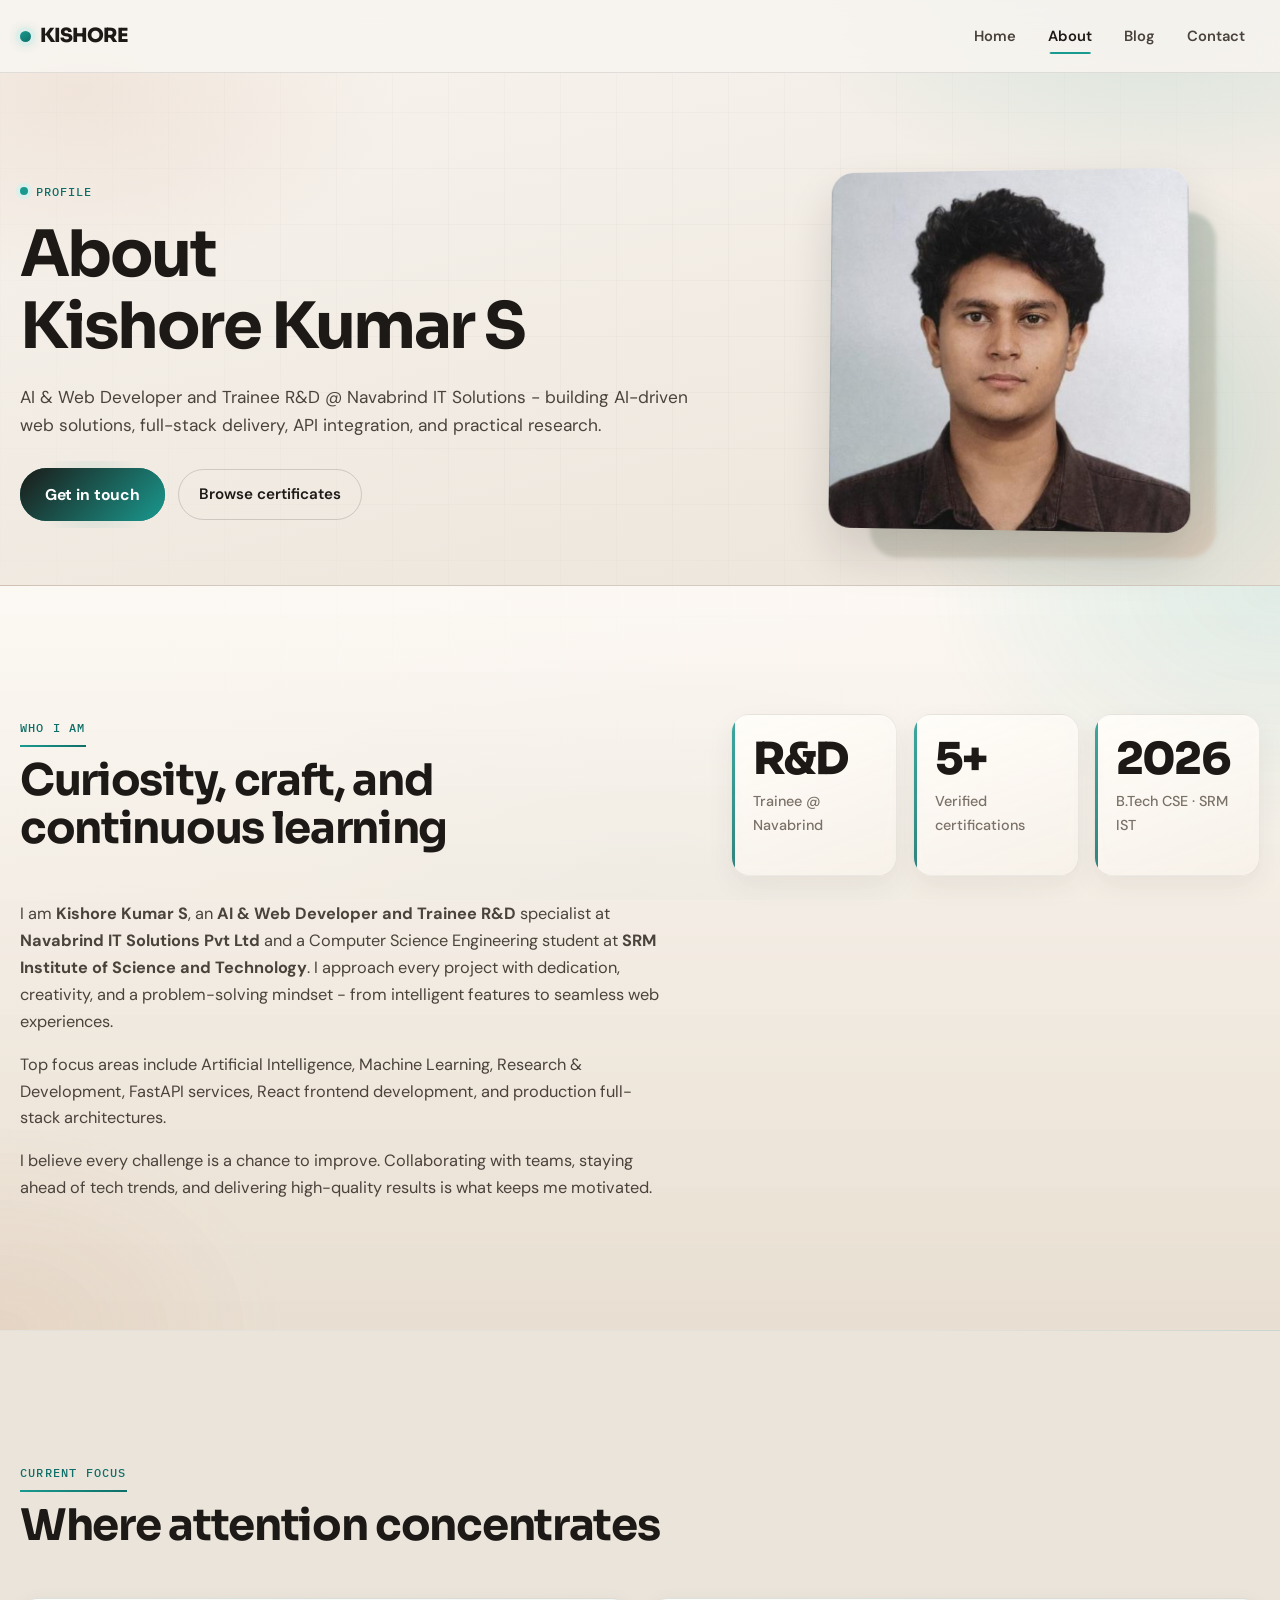
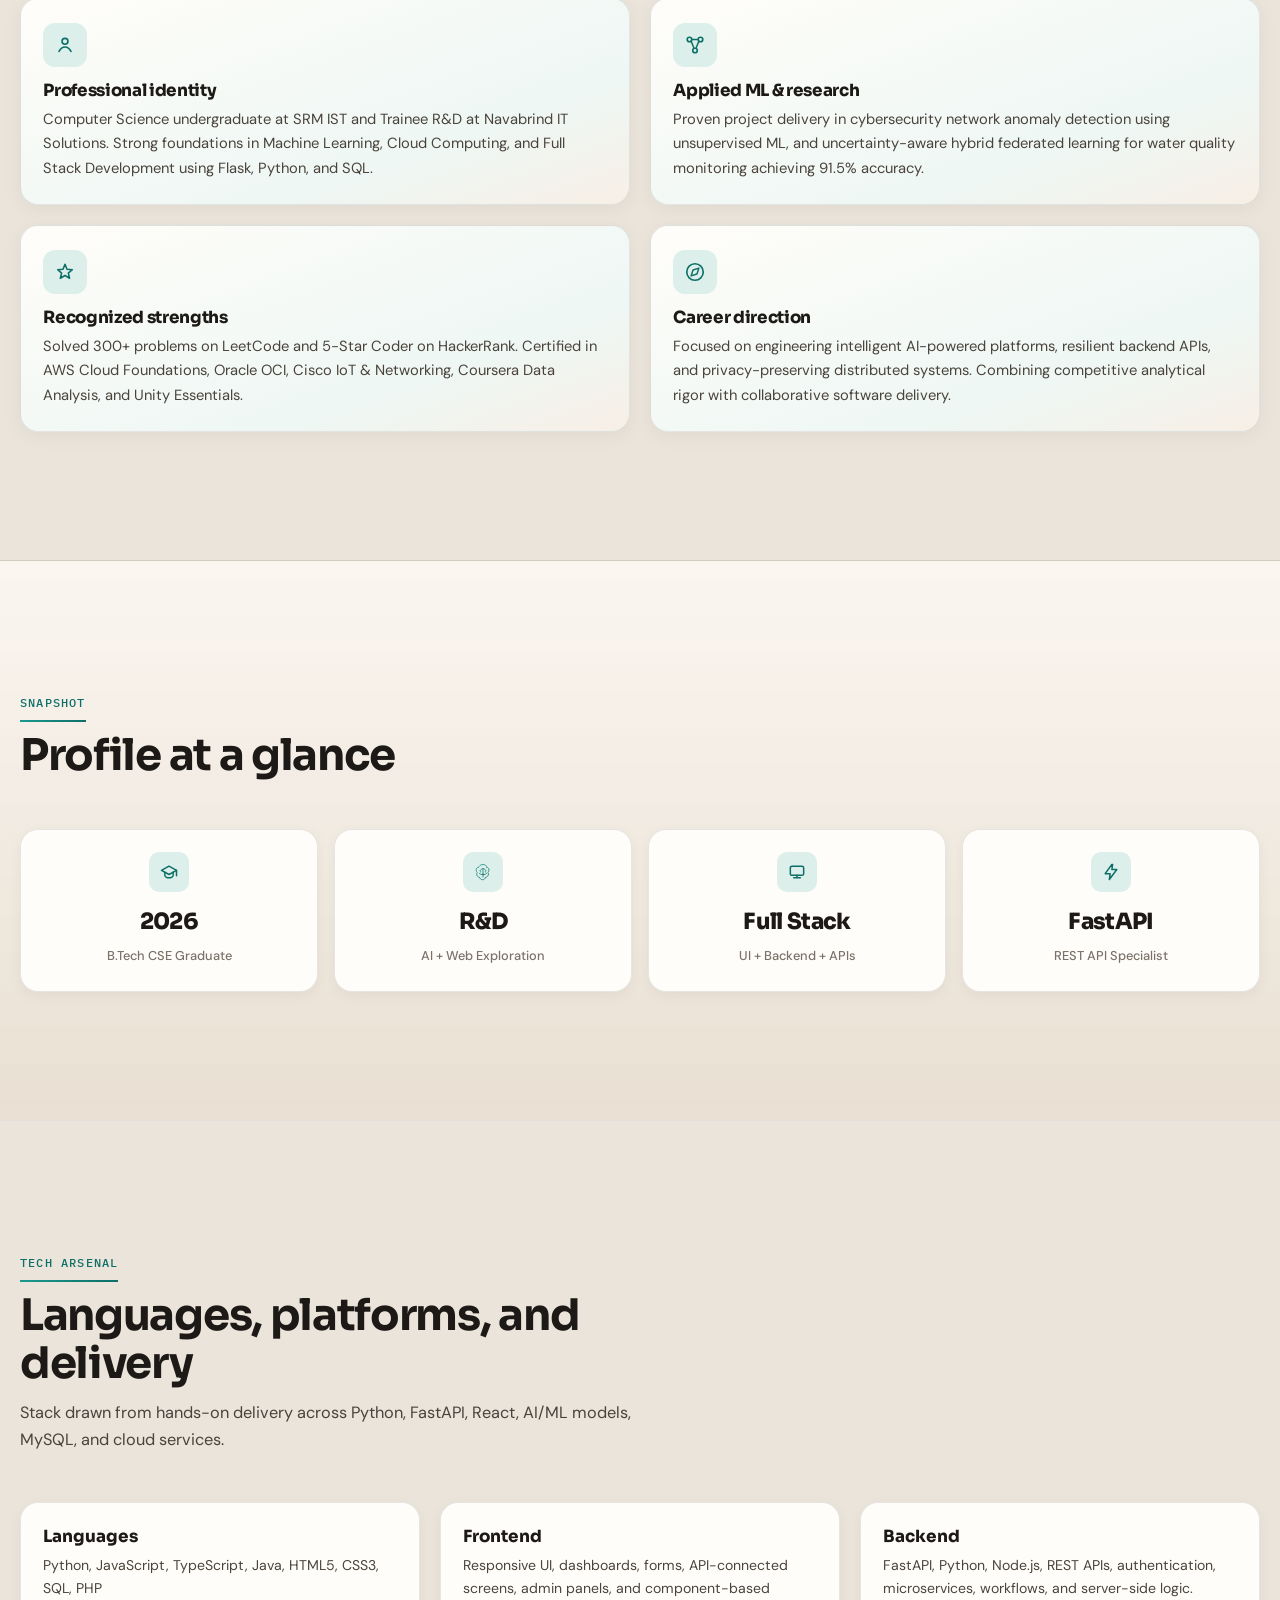
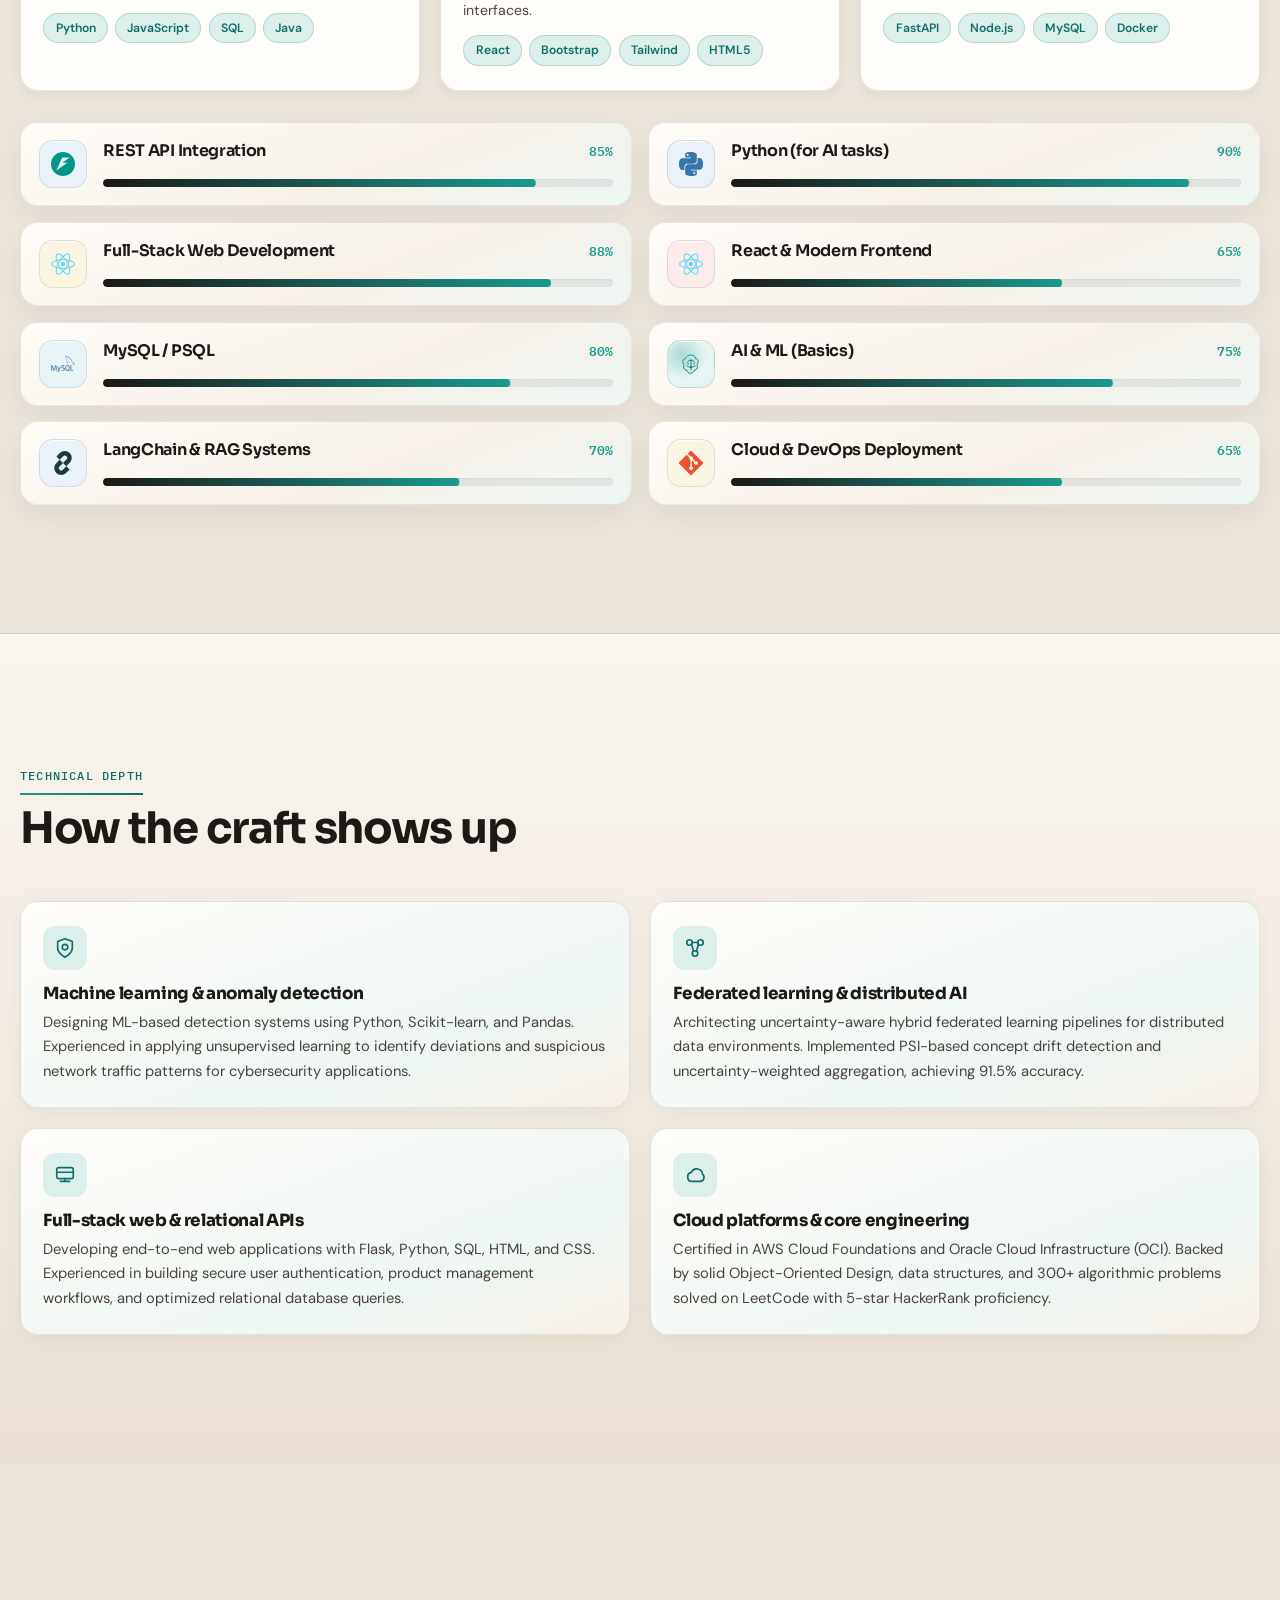
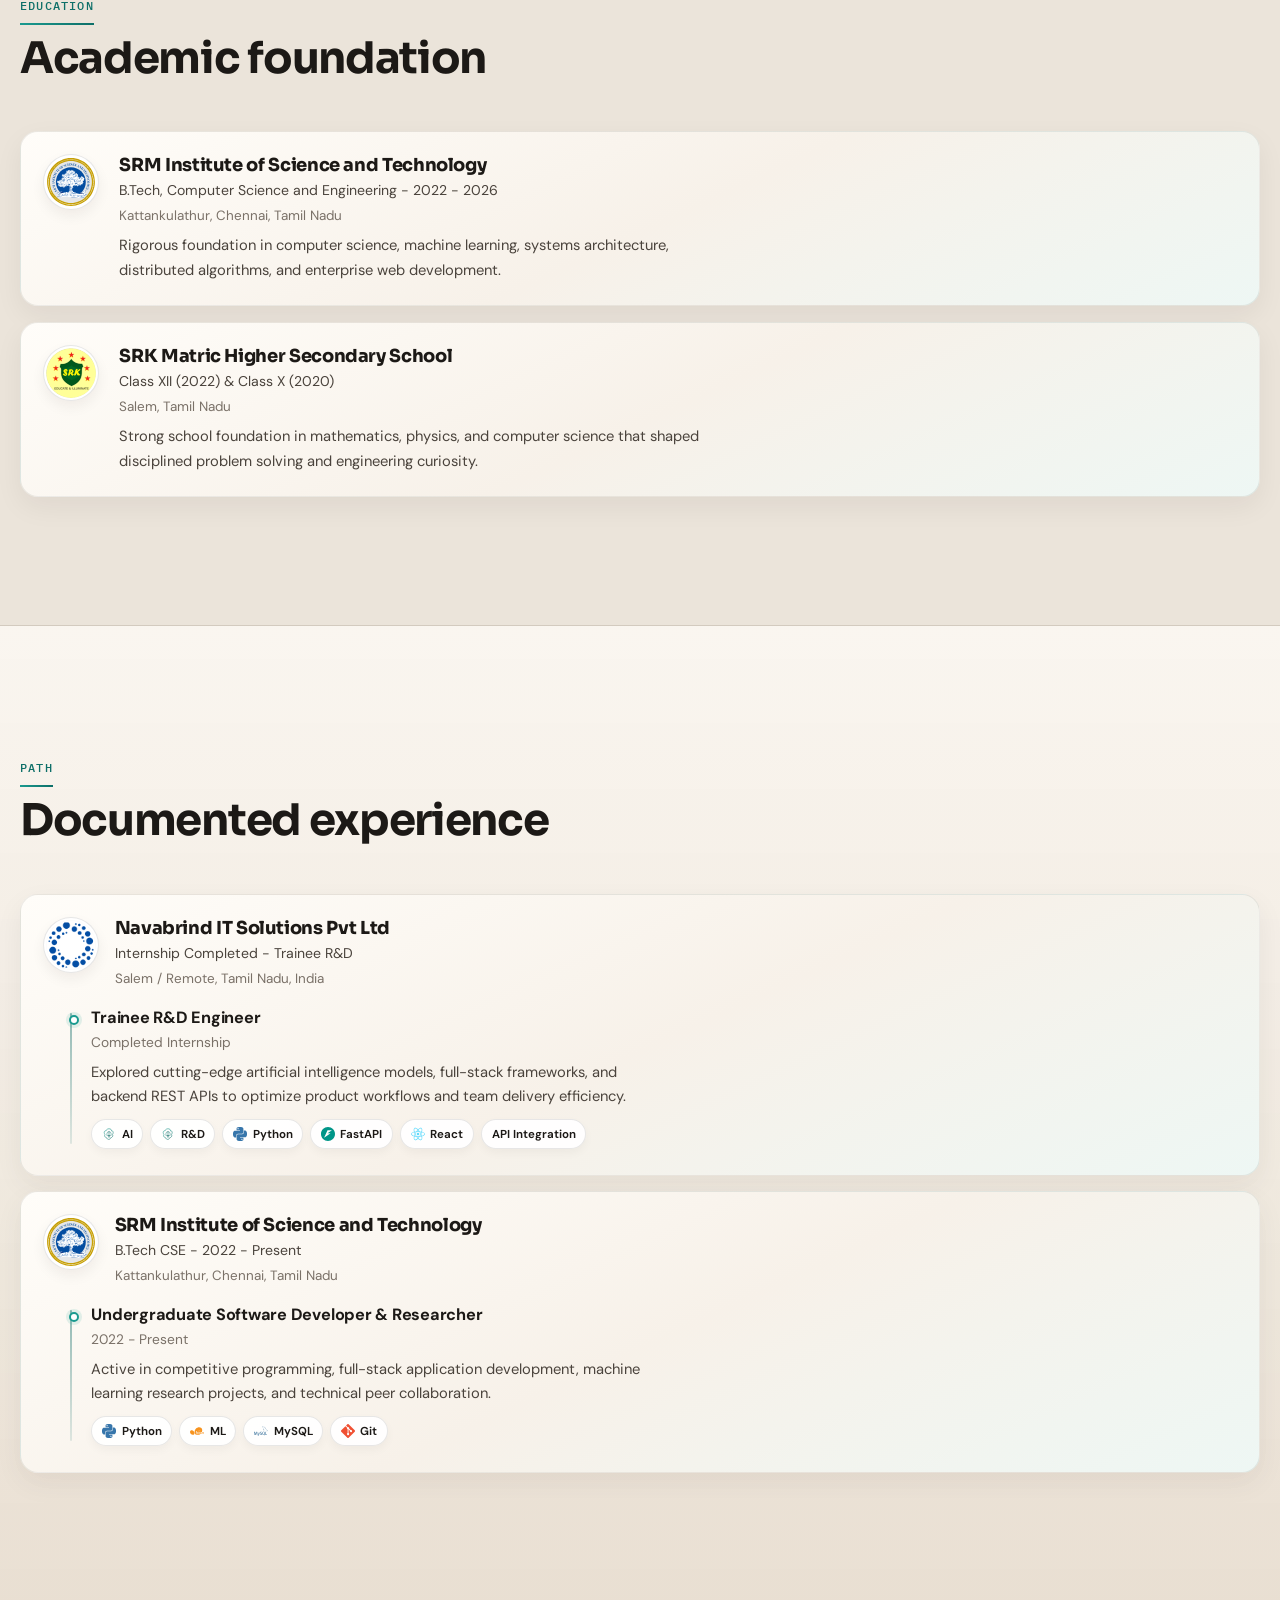
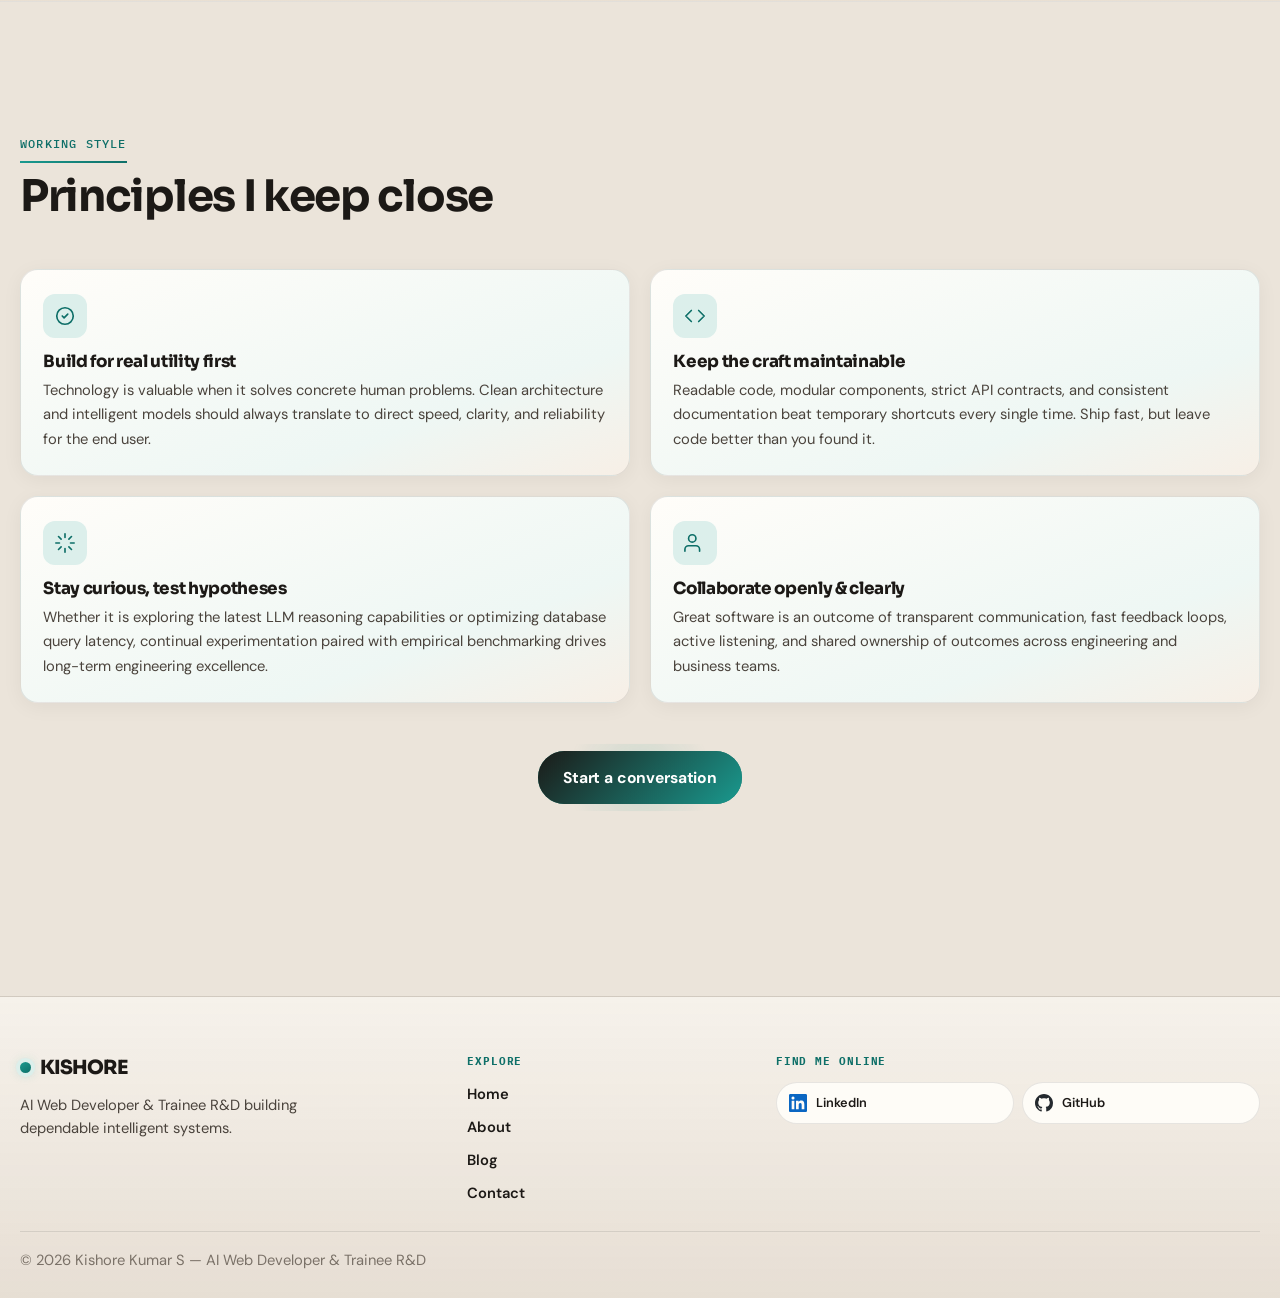
==== about-us.html @ 79410827 "Initial commit - Personal Portfolio" ====
<!doctype html>
<html lang="en">
<head>
  <meta charset="utf-8">
  <meta name="viewport" content="width=device-width, initial-scale=1">
  <meta name="description" content="About Kishore Kumar S - AI Developer, Full Stack Engineer & Trainee R&D @ Navabrind IT Solutions. Computer Science Engineer passionate about building AI-driven solutions.">
  <link rel="icon" href="img/rfavicon.png" type="image/png">
  <title>About - Kishore Kumar S</title>
  <link href="https://cdn.jsdelivr.net/npm/bootstrap@5.3.3/dist/css/bootstrap.min.css" rel="stylesheet">
  <link rel="stylesheet" href="assets/css/portfolio.css?v=28">
  <link rel="stylesheet" href="assets/css/motion.css?v=28">
</head>
<body>
  <div class="scroll-progress" data-scroll-progress aria-hidden="true"></div>
  <div class="cursor-glow" data-cursor-glow aria-hidden="true"></div>

  <!-- SITE HEADER -->
  <header class="site-header" data-site-header>
    <nav class="navbar navbar-expand-lg">
      <div class="nav-shell">
        <a class="brand-mark navbar-brand" href="index.html"><span>KISHORE</span></a>
        <button class="navbar-toggler" type="button" data-bs-toggle="collapse" data-bs-target="#primaryNav" aria-controls="primaryNav" aria-expanded="false" aria-label="Toggle navigation">
          <span class="navbar-toggler-icon"></span>
        </button>
        <div class="collapse navbar-collapse" id="primaryNav">
          <div class="nav-track-host" data-nav-track>
            <span class="nav-indicator" data-nav-indicator aria-hidden="true"></span>
            <ul class="nav-track">
              <li><a class="nav-link" href="index.html">Home</a></li>
              <li><a class="nav-link is-active" href="about.html" aria-current="page">About</a></li>
              <li><a class="nav-link" href="blog.html">Blog</a></li>
              <li><a class="nav-link" href="contact.html">Contact</a></li>
            </ul>
          </div>
        </div>
      </div>
    </nav>
  </header>

  <main>
    <!-- PAGE HERO -->
    <section class="page-hero is-hero-ready" data-hero>
      <div class="site-wrap about-hero-grid">
        <div>
          <p class="hero-kicker">Profile</p>
          <h1 class="hero-title" style="font-size:clamp(2.4rem,5.5vw,4rem)" aria-label="About Kishore Kumar S">
            <span class="reveal-line" style="--order:0"><span class="reveal-line__inner">About</span></span>
            <span class="reveal-line" style="--order:1"><span class="reveal-line__inner">Kishore Kumar S</span></span>
          </h1>
          <p class="hero-lead" style="max-width:42rem">
            AI &amp; Web Developer and Trainee R&amp;D @ Navabrind IT Solutions - building
            AI-driven web solutions, full-stack delivery, API integration, and practical research.
          </p>
          <div class="hero-actions">
            <a class="btn-magnet" href="contact.html">
              <span class="btn-magnet__label">Get in touch</span>
            </a>
            <a class="btn-ghost" href="index.html#credentials">Browse certificates</a>
          </div>
        </div>
        <div class="about-portrait" data-reveal="scale" style="--order:1">
          <div class="about-portrait__glow" aria-hidden="true"></div>
          <div class="about-portrait__frame">
            <img src="img/kishore-portrait.jpg" alt="Professional portrait of Kishore Kumar S" width="640" height="800">
          </div>
        </div>
      </div>
    </section>

    <!-- WHO I AM -->
    <section class="section section-band section-band--depth">
      <div class="site-wrap">
        <div class="about-grid">
          <div data-reveal style="--order:0">
            <header class="section-head">
              <p class="section-eyebrow">Who I am</p>
              <h2 class="section-title">Curiosity, craft, and continuous learning</h2>
            </header>
            <div class="bio-text">
              <p>
                I am <strong>Kishore Kumar S</strong>, an <strong>AI &amp; Web Developer and Trainee R&amp;D</strong> specialist at
                <strong>Navabrind IT Solutions Pvt Ltd</strong> and a Computer Science Engineering student at
                <strong>SRM Institute of Science and Technology</strong>. I approach every project with dedication,
                creativity, and a problem-solving mindset - from intelligent features to seamless web experiences.
              </p>
              <p>
                Top focus areas include Artificial Intelligence, Machine Learning, Research &amp; Development,
                FastAPI services, React frontend development, and production full-stack architectures.
              </p>
              <p>
                I believe every challenge is a chance to improve. Collaborating with teams, staying ahead of
                tech trends, and delivering high-quality results is what keeps me motivated.
              </p>
            </div>
          </div>

          <div>
            <div class="metric-grid">
              <article class="metric-card" data-reveal data-lift style="--order:0">
                <div class="metric-value">R&amp;D</div>
                <p class="metric-label">Trainee @ Navabrind</p>
              </article>
              <article class="metric-card" data-reveal data-lift style="--order:1">
                <div class="metric-value">5+</div>
                <p class="metric-label">Verified certifications</p>
              </article>
              <article class="metric-card" data-reveal data-lift style="--order:2">
                <div class="metric-value">2026</div>
                <p class="metric-label">B.Tech CSE · SRM IST</p>
              </article>
            </div>
          </div>
        </div>
      </div>
    </section>

    <!-- CURRENT FOCUS (Screenshot 9 top) -->
    <section class="section">
      <div class="site-wrap">
        <header class="section-head" data-reveal style="--order:0">
          <p class="section-eyebrow">Current focus</p>
          <h2 class="section-title">Where attention concentrates</h2>
        </header>
        <div class="story-grid">
          <article class="story-card" data-reveal data-lift style="--order:0">
            <div class="story-card__icon" aria-hidden="true">
              <svg viewBox="0 0 24 24" fill="none"><circle cx="12" cy="8" r="3.2" stroke="currentColor" stroke-width="1.8"/><path d="M5.5 19c1.6-3.2 4-4.8 6.5-4.8S16.9 15.8 18.5 19" stroke="currentColor" stroke-width="1.8" stroke-linecap="round"/></svg>
            </div>
            <h3>Professional identity</h3>
            <p>
              Computer Science undergraduate at SRM IST and Trainee R&amp;D at Navabrind IT Solutions.
              Strong foundations in Machine Learning, Cloud Computing, and Full Stack Development using Flask, Python, and SQL.
            </p>
          </article>
          <article class="story-card" data-reveal data-lift style="--order:1">
            <div class="story-card__icon" aria-hidden="true">
              <svg viewBox="0 0 24 24" fill="none"><circle cx="6" cy="6" r="2.5" stroke="currentColor" stroke-width="1.8"/><circle cx="18" cy="6" r="2.5" stroke="currentColor" stroke-width="1.8"/><circle cx="12" cy="18" r="2.5" stroke="currentColor" stroke-width="1.8"/><path d="m7.8 7.8 3 7.4M16.2 7.8l-3 7.4M8.5 6h7" stroke="currentColor" stroke-width="1.6" stroke-linecap="round"/></svg>
            </div>
            <h3>Applied ML &amp; research</h3>
            <p>
              Proven project delivery in cybersecurity network anomaly detection using unsupervised ML,
              and uncertainty-aware hybrid federated learning for water quality monitoring achieving 91.5% accuracy.
            </p>
          </article>
          <article class="story-card" data-reveal data-lift style="--order:2">
            <div class="story-card__icon" aria-hidden="true">
              <svg viewBox="0 0 24 24" fill="none"><path d="M12 3.5 14.2 9l5.8.5-4.4 3.7 1.4 5.6L12 15.8 6.9 18.8l1.4-5.6L4 9.5 9.8 9 12 3.5Z" stroke="currentColor" stroke-width="1.7" stroke-linejoin="round"/></svg>
            </div>
            <h3>Recognized strengths</h3>
            <p>
              Solved 300+ problems on LeetCode and 5-Star Coder on HackerRank. Certified in AWS Cloud Foundations,
              Oracle OCI, Cisco IoT &amp; Networking, Coursera Data Analysis, and Unity Essentials.
            </p>
          </article>
          <article class="story-card" data-reveal data-lift style="--order:3">
            <div class="story-card__icon" aria-hidden="true">
              <svg viewBox="0 0 24 24" fill="none"><circle cx="12" cy="12" r="9" stroke="currentColor" stroke-width="1.8"/><polygon points="16.24 7.76 14.12 14.12 7.76 16.24 9.88 9.88 16.24 7.76" stroke="currentColor" stroke-width="1.6" stroke-linejoin="round"/></svg>
            </div>
            <h3>Career direction</h3>
            <p>
              Focused on engineering intelligent AI-powered platforms, resilient backend APIs, and privacy-preserving distributed systems.
              Combining competitive analytical rigor with collaborative software delivery.
            </p>
          </article>
        </div>
      </div>
    </section>

    <!-- SNAPSHOT (Screenshot 9 bottom) -->
    <section class="section section-band">
      <div class="site-wrap">
        <header class="section-head" data-reveal style="--order:0">
          <p class="section-eyebrow">Snapshot</p>
          <h2 class="section-title">Profile at a glance</h2>
        </header>
        <div class="snapshot-row" data-reveal style="--order:1">
          <div class="snapshot-item">
            <div class="snapshot-item__glyph" aria-hidden="true">
              <svg viewBox="0 0 24 24" fill="none"><path d="m3 10 9-5 9 5-9 5-9-5Z" stroke="currentColor" stroke-width="1.8" stroke-linejoin="round"/><path d="M7 12.2V16c0 1.5 2.2 3 5 3s5-1.5 5-3v-3.8M21 10v6.5" stroke="currentColor" stroke-width="1.8" stroke-linecap="round"/></svg>
            </div>
            <strong>2026</strong>
            <span>B.Tech CSE Graduate</span>
          </div>
          <div class="snapshot-item">
            <div class="snapshot-item__glyph" aria-hidden="true">
              <img src="assets/img/ai-brain.svg" alt="" width="20" height="20">
            </div>
            <strong>R&amp;D</strong>
            <span>AI + Web Exploration</span>
          </div>
          <div class="snapshot-item">
            <div class="snapshot-item__glyph" aria-hidden="true">
              <svg viewBox="0 0 24 24" fill="none"><rect x="4" y="5" width="16" height="11" rx="2" stroke="currentColor" stroke-width="1.8"/><path d="M8 19h8M12 16v3" stroke="currentColor" stroke-width="1.8" stroke-linecap="round"/></svg>
            </div>
            <strong>Full Stack</strong>
            <span>UI + Backend + APIs</span>
          </div>
          <div class="snapshot-item">
            <div class="snapshot-item__glyph" aria-hidden="true">
              <svg viewBox="0 0 24 24" fill="none"><path d="M13 3 5 14h6l-1 7 9-12h-6l1-6Z" stroke="currentColor" stroke-width="1.8" stroke-linejoin="round"/></svg>
            </div>
            <strong>FastAPI</strong>
            <span>REST API Specialist</span>
          </div>
        </div>
      </div>
    </section>

    <!-- TECH ARSENAL -->
    <section class="section" id="skills">
      <div class="site-wrap">
        <header class="section-head" data-reveal style="--order:0">
          <p class="section-eyebrow">Tech arsenal</p>
          <h2 class="section-title">Languages, platforms, and delivery</h2>
          <p class="section-copy">
            Stack drawn from hands-on delivery across Python, FastAPI, React, AI/ML models, MySQL, and cloud services.
          </p>
        </header>

        <div class="arsenal-grid" style="margin-bottom:2rem">
          <article class="arsenal-card" data-reveal data-lift style="--order:0">
            <h3>Languages</h3>
            <p>Python, JavaScript, TypeScript, Java, HTML5, CSS3, SQL, PHP</p>
            <div class="tag-cloud">
              <span>Python</span><span>JavaScript</span><span>SQL</span><span>Java</span>
            </div>
          </article>
          <article class="arsenal-card" data-reveal data-lift style="--order:1">
            <h3>Frontend</h3>
            <p>Responsive UI, dashboards, forms, API-connected screens, admin panels, and component-based interfaces.</p>
            <div class="tag-cloud">
              <span>React</span><span>Bootstrap</span><span>Tailwind</span><span>HTML5</span>
            </div>
          </article>
          <article class="arsenal-card" data-reveal data-lift style="--order:2">
            <h3>Backend</h3>
            <p>FastAPI, Python, Node.js, REST APIs, authentication, microservices, workflows, and server-side logic.</p>
            <div class="tag-cloud">
              <span>FastAPI</span><span>Node.js</span><span>MySQL</span><span>Docker</span>
            </div>
          </article>
        </div>

        <div class="skill-stack">
          <div class="skill-row" data-skill="85" data-reveal style="--order:0">
            <div class="skill-icon skill-icon--api" aria-hidden="true"><img src="assets/img/icons/fastapi.svg" alt="" width="24" height="24"></div>
            <div class="skill-meta">
              <h3 class="skill-name">REST API Integration</h3>
              <span class="skill-badge" data-skill-badge>0%</span>
            </div>
            <div class="skill-track"><span class="skill-fill"></span></div>
          </div>
          <div class="skill-row" data-skill="90" data-reveal style="--order:1">
            <div class="skill-icon skill-icon--python" aria-hidden="true"><img src="assets/img/icons/python.svg" alt="" width="24" height="24"></div>
            <div class="skill-meta">
              <h3 class="skill-name">Python (for AI tasks)</h3>
              <span class="skill-badge" data-skill-badge>0%</span>
            </div>
            <div class="skill-track"><span class="skill-fill"></span></div>
          </div>
          <div class="skill-row" data-skill="88" data-reveal style="--order:2">
            <div class="skill-icon skill-icon--js" aria-hidden="true"><img src="assets/img/icons/react.svg" alt="" width="24" height="24"></div>
            <div class="skill-meta">
              <h3 class="skill-name">Full-Stack Web Development</h3>
              <span class="skill-badge" data-skill-badge>0%</span>
            </div>
            <div class="skill-track"><span class="skill-fill"></span></div>
          </div>
          <div class="skill-row" data-skill="65" data-reveal style="--order:3">
            <div class="skill-icon skill-icon--ci" aria-hidden="true"><img src="assets/img/icons/react.svg" alt="" width="24" height="24"></div>
            <div class="skill-meta">
              <h3 class="skill-name">React &amp; Modern Frontend</h3>
              <span class="skill-badge" data-skill-badge>0%</span>
            </div>
            <div class="skill-track"><span class="skill-fill"></span></div>
          </div>
          <div class="skill-row" data-skill="80" data-reveal style="--order:4">
            <div class="skill-icon skill-icon--db" aria-hidden="true"><img src="assets/img/icons/mysql.svg" alt="" width="24" height="24"></div>
            <div class="skill-meta">
              <h3 class="skill-name">MySQL / PSQL</h3>
              <span class="skill-badge" data-skill-badge>0%</span>
            </div>
            <div class="skill-track"><span class="skill-fill"></span></div>
          </div>
          <div class="skill-row" data-skill="75" data-reveal style="--order:5">
            <div class="skill-icon skill-icon--ai" aria-hidden="true"><img src="assets/img/ai-brain.svg" alt="" width="24" height="24"></div>
            <div class="skill-meta">
              <h3 class="skill-name">AI &amp; ML (Basics)</h3>
              <span class="skill-badge" data-skill-badge>0%</span>
            </div>
            <div class="skill-track"><span class="skill-fill"></span></div>
          </div>
          <div class="skill-row" data-skill="70" data-reveal style="--order:6">
            <div class="skill-icon skill-icon--api" aria-hidden="true"><img src="assets/img/icons/langchain.svg" alt="" width="24" height="24"></div>
            <div class="skill-meta">
              <h3 class="skill-name">LangChain &amp; RAG Systems</h3>
              <span class="skill-badge" data-skill-badge>0%</span>
            </div>
            <div class="skill-track"><span class="skill-fill"></span></div>
          </div>
          <div class="skill-row" data-skill="65" data-reveal style="--order:7">
            <div class="skill-icon skill-icon--js" aria-hidden="true"><img src="assets/img/icons/git.svg" alt="" width="24" height="24"></div>
            <div class="skill-meta">
              <h3 class="skill-name">Cloud &amp; DevOps Deployment</h3>
              <span class="skill-badge" data-skill-badge>0%</span>
            </div>
            <div class="skill-track"><span class="skill-fill"></span></div>
          </div>
        </div>
      </div>
    </section>

    <!-- TECHNICAL DEPTH -->
    <section class="section section-band">
      <div class="site-wrap">
        <header class="section-head" data-reveal style="--order:0">
          <p class="section-eyebrow">Technical depth</p>
          <h2 class="section-title">How the craft shows up</h2>
        </header>
        <div class="story-grid">
          <article class="story-card" data-reveal data-lift style="--order:0">
            <div class="story-card__icon" aria-hidden="true">
              <svg viewBox="0 0 24 24" fill="none"><path d="M12 22s8-4 8-10V5l-8-3-8 3v7c0 6 8 10 8 10Z" stroke="currentColor" stroke-width="1.8" stroke-linejoin="round"/><circle cx="12" cy="11" r="3" stroke="currentColor" stroke-width="1.8"/></svg>
            </div>
            <h3>Machine learning &amp; anomaly detection</h3>
            <p>
              Designing ML-based detection systems using Python, Scikit-learn, and Pandas.
              Experienced in applying unsupervised learning to identify deviations and suspicious network traffic patterns for cybersecurity applications.
            </p>
          </article>
          <article class="story-card" data-reveal data-lift style="--order:1">
            <div class="story-card__icon" aria-hidden="true">
              <svg viewBox="0 0 24 24" fill="none"><circle cx="6" cy="6" r="3" stroke="currentColor" stroke-width="1.8"/><circle cx="18" cy="6" r="3" stroke="currentColor" stroke-width="1.8"/><circle cx="12" cy="18" r="3" stroke="currentColor" stroke-width="1.8"/><path d="M8.2 7.8 10.5 15.5M15.8 7.8 13.5 15.5M9 6h6" stroke="currentColor" stroke-width="1.8" stroke-linecap="round"/></svg>
            </div>
            <h3>Federated learning &amp; distributed AI</h3>
            <p>
              Architecting uncertainty-aware hybrid federated learning pipelines for distributed data environments.
              Implemented PSI-based concept drift detection and uncertainty-weighted aggregation, achieving 91.5% accuracy.
            </p>
          </article>
          <article class="story-card" data-reveal data-lift style="--order:2">
            <div class="story-card__icon" aria-hidden="true">
              <svg viewBox="0 0 24 24" fill="none"><rect x="3" y="4" width="18" height="12" rx="2" stroke="currentColor" stroke-width="1.8"/><path d="M3 9h18M7 19h10M12 16v3" stroke="currentColor" stroke-width="1.8" stroke-linecap="round"/></svg>
            </div>
            <h3>Full-stack web &amp; relational APIs</h3>
            <p>
              Developing end-to-end web applications with Flask, Python, SQL, HTML, and CSS.
              Experienced in building secure user authentication, product management workflows, and optimized relational database queries.
            </p>
          </article>
          <article class="story-card" data-reveal data-lift style="--order:3">
            <div class="story-card__icon" aria-hidden="true">
              <svg viewBox="0 0 24 24" fill="none"><path d="M17.5 19H9a5 5 0 0 1-1-9.9 6.5 6.5 0 0 1 12.3 2A4.5 4.5 0 0 1 17.5 19Z" stroke="currentColor" stroke-width="1.8" stroke-linejoin="round"/></svg>
            </div>
            <h3>Cloud platforms &amp; core engineering</h3>
            <p>
              Certified in AWS Cloud Foundations and Oracle Cloud Infrastructure (OCI).
              Backed by solid Object-Oriented Design, data structures, and 300+ algorithmic problems solved on LeetCode with 5-star HackerRank proficiency.
            </p>
          </article>
        </div>
      </div>
    </section>

    <!-- EDUCATION (ACADEMIC FOUNDATION) - Screenshot 1: NO SCORES! -->
    <section class="section">
      <div class="site-wrap">
        <header class="section-head" data-reveal style="--order:0">
          <p class="section-eyebrow">Education</p>
          <h2 class="section-title">Academic foundation</h2>
        </header>
        <div class="exp-list">
          <!-- SRM IST -->
          <article class="exp-card" data-reveal data-lift style="--order:0">
            <div class="exp-simple">
              <img class="exp-logo exp-logo--round" src="img/orgs/srm.svg" alt="SRM Institute of Science and Technology" width="56" height="56">
              <div>
                <h3 class="exp-company">SRM Institute of Science and Technology</h3>
                <p class="exp-meta">B.Tech, Computer Science and Engineering - 2022 - 2026</p>
                <p class="exp-loc">Kattankulathur, Chennai, Tamil Nadu</p>
                <p class="exp-role__copy">
                  Rigorous foundation in computer science, machine learning, systems architecture,
                  distributed algorithms, and enterprise web development.
                </p>
              </div>
            </div>
          </article>

          <!-- SRK School - NO SCORES -->
          <article class="exp-card" data-reveal data-lift style="--order:1">
            <div class="exp-simple">
              <img class="exp-logo exp-logo--round" src="img/orgs/srk.svg" alt="SRK Matric Higher Secondary School" width="56" height="56">
              <div>
                <h3 class="exp-company">SRK Matric Higher Secondary School</h3>
                <p class="exp-meta">Class XII (2022) &amp; Class X (2020)</p>
                <p class="exp-loc">Salem, Tamil Nadu</p>
                <p class="exp-role__copy">
                  Strong school foundation in mathematics, physics, and computer science that shaped
                  disciplined problem solving and engineering curiosity.
                </p>
              </div>
            </div>
          </article>
        </div>
      </div>
    </section>

    <!-- PATH (DOCUMENTED EXPERIENCE) -->
    <section class="section section-band">
      <div class="site-wrap">
        <header class="section-head" data-reveal style="--order:0">
          <p class="section-eyebrow">Path</p>
          <h2 class="section-title">Documented experience</h2>
        </header>

        <div class="exp-list">
          <article class="exp-card" data-reveal data-lift style="--order:0">
            <div class="exp-card__head">
              <img class="exp-logo exp-logo--round" src="img/orgs/navabrind.svg" alt="Navabrind IT Solutions" width="56" height="56">
              <div>
                <h3 class="exp-company">Navabrind IT Solutions Pvt Ltd</h3>
                <p class="exp-meta">Internship Completed - Trainee R&amp;D</p>
                <p class="exp-loc">Salem / Remote, Tamil Nadu, India</p>
              </div>
            </div>
            <div class="exp-roles">
              <div class="exp-role">
                <h4 class="exp-role__title">Trainee R&amp;D Engineer</h4>
                <p class="exp-role__dates">Completed Internship</p>
                <p class="exp-role__copy">
                  Explored cutting-edge artificial intelligence models, full-stack frameworks,
                  and backend REST APIs to optimize product workflows and team delivery efficiency.
                </p>
                <div class="exp-skills">
                  <span class="exp-skill"><img src="assets/img/ai-brain.svg" alt="" width="16" height="16">AI</span>
                  <span class="exp-skill"><img src="assets/img/ai-brain.svg" alt="" width="16" height="16">R&amp;D</span>
                  <span class="exp-skill"><img src="assets/img/icons/python.svg" alt="" width="16" height="16">Python</span>
                  <span class="exp-skill"><img src="assets/img/icons/fastapi.svg" alt="" width="16" height="16">FastAPI</span>
                  <span class="exp-skill"><img src="assets/img/icons/react.svg" alt="" width="16" height="16">React</span>
                  <span class="exp-skill">API Integration</span>
                </div>
              </div>
            </div>
          </article>

          <article class="exp-card" data-reveal data-lift style="--order:1">
            <div class="exp-card__head">
              <img class="exp-logo exp-logo--round" src="img/orgs/srm.svg" alt="SRM Institute of Science and Technology" width="56" height="56">
              <div>
                <h3 class="exp-company">SRM Institute of Science and Technology</h3>
                <p class="exp-meta">B.Tech CSE - 2022 - Present</p>
                <p class="exp-loc">Kattankulathur, Chennai, Tamil Nadu</p>
              </div>
            </div>
            <div class="exp-roles">
              <div class="exp-role">
                <h4 class="exp-role__title">Undergraduate Software Developer &amp; Researcher</h4>
                <p class="exp-role__dates">2022 - Present</p>
                <p class="exp-role__copy">
                  Active in competitive programming, full-stack application development,
                  machine learning research projects, and technical peer collaboration.
                </p>
                <div class="exp-skills">
                  <span class="exp-skill"><img src="assets/img/icons/python.svg" alt="" width="16" height="16">Python</span>
                  <span class="exp-skill"><img src="assets/img/icons/scikitlearn.svg" alt="" width="16" height="16">ML</span>
                  <span class="exp-skill"><img src="assets/img/icons/mysql.svg" alt="" width="16" height="16">MySQL</span>
                  <span class="exp-skill"><img src="assets/img/icons/git.svg" alt="" width="16" height="16">Git</span>
                </div>
              </div>
            </div>
          </article>
        </div>
      </div>
    </section>

    <!-- WORKING STYLE (PRINCIPLES) -->
    <section class="section">
      <div class="site-wrap">
        <header class="section-head" data-reveal style="--order:0">
          <p class="section-eyebrow">Working style</p>
          <h2 class="section-title">Principles I keep close</h2>
        </header>

        <div class="story-grid">
          <article class="story-card" data-reveal data-lift style="--order:0">
            <div class="story-card__icon" aria-hidden="true">
              <svg viewBox="0 0 24 24" fill="none"><circle cx="12" cy="12" r="9" stroke="currentColor" stroke-width="1.8"/><path d="m9 12 2 2 4-4" stroke="currentColor" stroke-width="1.8" stroke-linecap="round" stroke-linejoin="round"/></svg>
            </div>
            <h3>Build for real utility first</h3>
            <p>
              Technology is valuable when it solves concrete human problems. Clean architecture and
              intelligent models should always translate to direct speed, clarity, and reliability for the end user.
            </p>
          </article>
          <article class="story-card" data-reveal data-lift style="--order:1">
            <div class="story-card__icon" aria-hidden="true">
              <svg viewBox="0 0 24 24" fill="none"><path d="M16 18l6-6-6-6M8 6l-6 6 6 6" stroke="currentColor" stroke-width="1.8" stroke-linecap="round" stroke-linejoin="round"/></svg>
            </div>
            <h3>Keep the craft maintainable</h3>
            <p>
              Readable code, modular components, strict API contracts, and consistent documentation
              beat temporary shortcuts every single time. Ship fast, but leave code better than you found it.
            </p>
          </article>
          <article class="story-card" data-reveal data-lift style="--order:2">
            <div class="story-card__icon" aria-hidden="true">
              <svg viewBox="0 0 24 24" fill="none"><path d="M12 2v4M12 18v4M4.93 4.93l2.83 2.83M16.24 16.24l2.83 2.83M2 12h4M18 12h4M4.93 19.07l2.83-2.83M16.24 7.76l2.83-2.83" stroke="currentColor" stroke-width="1.8" stroke-linecap="round"/></svg>
            </div>
            <h3>Stay curious, test hypotheses</h3>
            <p>
              Whether it is exploring the latest LLM reasoning capabilities or optimizing database query latency,
              continual experimentation paired with empirical benchmarking drives long-term engineering excellence.
            </p>
          </article>
          <article class="story-card" data-reveal data-lift style="--order:3">
            <div class="story-card__icon" aria-hidden="true">
              <svg viewBox="0 0 24 24" fill="none"><path d="M17 21v-2a4 4 0 0 0-4-4H5a4 4 0 0 0-4 4v2" stroke="currentColor" stroke-width="1.8" stroke-linecap="round"/><circle cx="9" cy="7" r="4" stroke="currentColor" stroke-width="1.8"/></svg>
            </div>
            <h3>Collaborate openly &amp; clearly</h3>
            <p>
              Great software is an outcome of transparent communication, fast feedback loops,
              active listening, and shared ownership of outcomes across engineering and business teams.
            </p>
          </article>
        </div>

        <div class="text-center mt-5" data-reveal style="--order:2">
          <a class="btn-magnet" href="contact.html">
            <span class="btn-magnet__label">Start a conversation</span>
          </a>
        </div>
      </div>
    </section>
  </main>

  <!-- SITE FOOTER -->
  <footer class="site-footer">
    <div class="footer-shell">
      <div class="footer-brand">
        <a class="brand-mark" href="index.html"><span>KISHORE</span></a>
        <p>AI Web Developer &amp; Trainee R&amp;D building dependable intelligent systems.</p>
      </div>
      <div class="footer-col">
        <p class="footer-label">Explore</p>
        <nav class="footer-nav" aria-label="Footer">
          <a href="index.html">Home</a>
          <a href="about.html">About</a>
          <a href="blog.html">Blog</a>
          <a href="contact.html">Contact</a>
        </nav>
      </div>
      <div class="footer-col footer-col--social">
        <p class="footer-label">Find me online</p>
        <div class="footer-social">
          <a class="social-chip" href="https://www.linkedin.com/in/kishore-kumar-s-332512379" target="_blank" rel="noopener noreferrer" aria-label="LinkedIn">
            <span class="social-chip__icon" aria-hidden="true">
              <svg xmlns="http://www.w3.org/2000/svg" viewBox="0 0 24 24" width="18" height="18" fill="#0A66C2"><path d="M20.447 20.452h-3.554v-5.569c0-1.328-.027-3.037-1.852-3.037-1.853 0-2.136 1.445-2.136 2.939v5.667H9.351V9h3.414v1.561h.046c.477-.9 1.637-1.85 3.37-1.85 3.601 0 4.267 2.37 4.267 5.455v6.286zM5.337 7.433a2.062 2.062 0 01-2.063-2.065 2.064 2.064 0 112.063 2.065zm1.782 13.019H3.555V9h3.564v11.452zM22.225 0H1.771C.792 0 0 .774 0 1.729v20.542C0 23.227.792 24 1.771 24h20.451C23.2 24 24 23.227 24 22.271V1.729C24 .774 23.2 0 22.222 0h.003z"/></svg>
            </span>
            LinkedIn
          </a>
          <a class="social-chip" href="https://github.com/kishore774477" target="_blank" rel="noopener noreferrer" aria-label="GitHub">
            <span class="social-chip__icon" aria-hidden="true">
              <svg xmlns="http://www.w3.org/2000/svg" viewBox="0 0 24 24" width="18" height="18" fill="#24292e"><path d="M12 0C5.37 0 0 5.37 0 12c0 5.31 3.435 9.795 8.205 11.385.6.105.825-.255.825-.57 0-.285-.015-1.23-.015-2.235-3.015.555-3.795-.735-4.035-1.41-.135-.345-.72-1.41-1.23-1.695-.42-.225-1.02-.78-.015-.795.945-.015 1.62.87 1.845 1.23 1.08 1.815 2.805 1.305 3.495.99.105-.78.42-1.305.765-1.605-2.67-.3-5.46-1.335-5.46-5.925 0-1.305.465-2.385 1.23-3.225-.12-.3-.54-1.53.12-3.18 0 0 1.005-.315 3.3 1.23.96-.27 1.98-.405 3-.405s2.04.135 3 .405c2.295-1.56 3.3-1.23 3.3-1.23.66 1.65.24 2.88.12 3.18.765.84 1.23 1.905 1.23 3.225 0 4.605-2.805 5.625-5.475 5.925.435.375.81 1.095.81 2.22 0 1.605-.015 2.895-.015 3.3 0 .315.225.69.825.57A12.02 12.02 0 0024 12c0-6.63-5.37-12-12-12z"/></svg>
            </span>
            GitHub
          </a>
        </div>
      </div>
    </div>
    <div class="footer-bar">
      <p>© <span id="year"></span> Kishore Kumar S — AI Web Developer &amp; Trainee R&amp;D</p>
    </div>
  </footer>

  <script src="https://cdn.jsdelivr.net/npm/bootstrap@5.3.3/dist/js/bootstrap.bundle.min.js"></script>
  <script src="assets/js/motion-engine.js?v=25"></script>
  <script>document.getElementById("year").textContent = new Date().getFullYear();</script>
</body>
</html>
---- assets/css/portfolio.css ----
/* ==========================================================================
   Ragunath S M — Portfolio Design System
   Light technical studio · Bootstrap 5 companion
   ========================================================================== */

@import url("https://fonts.googleapis.com/css2?family=DM+Sans:ital,opsz,wght@0,9..40,400;0,9..40,500;0,9..40,600;0,9..40,700;1,9..40,400&family=IBM+Plex+Mono:wght@400;500;600&family=Sora:wght@500;600;700&display=swap");

:root {
  /* Mild warm studio - soft parchment + deep ink + refined teal */
  --navy: #1c1916;
  --ink: #1c1916;
  --ink-soft: #4a433c;
  --muted: #7a7168;
  --accent: #0e6f68;
  --accent-bright: #1a9a8f;
  --accent-soft: #dcefeb;
  --accent-glow: rgba(26, 154, 143, 0.26);
  --warm: #c4845a;
  --warm-soft: rgba(196, 132, 90, 0.14);
  --paper: #f7f3ed;
  --paper-deep: #e8e1d6;
  --line: rgba(28, 25, 22, 0.1);
  --line-strong: rgba(28, 25, 22, 0.16);
  --surface: rgba(255, 252, 248, 0.92);
  --surface-solid: #fffdf9;
  --danger: #b42318;
  --radius-sm: 12px;
  --radius: 18px;
  --radius-lg: 26px;
  --nav-h: 72px;
  --section-y: clamp(72px, 10vw, 140px);
  --wrap: min(1240px, calc(100% - 32px));
  --article-wrap: min(1320px, calc(100% - 24px));
  --font-display: "Sora", sans-serif;
  --font-body: "DM Sans", sans-serif;
  --font-mono: "IBM Plex Mono", monospace;
  --ease-out: cubic-bezier(0.22, 1, 0.36, 1);
  --shadow-lift: 0 20px 44px rgba(28, 25, 22, 0.1);
  --shadow-card: 0 10px 28px rgba(28, 25, 22, 0.06);
}

*,
*::before,
*::after {
  box-sizing: border-box;
}

html {
  scroll-behavior: smooth;
}

body {
  margin: 0;
  font-family: var(--font-body);
  font-size: 1.02rem;
  line-height: 1.65;
  color: var(--ink);
  background-color: #ebe4da;
  background-image:
    radial-gradient(ellipse 52% 44% at 90% -4%, rgba(26, 154, 143, 0.16), transparent 58%),
    radial-gradient(ellipse 44% 38% at 6% 10%, rgba(196, 132, 90, 0.12), transparent 56%),
    radial-gradient(ellipse 58% 40% at 50% 100%, rgba(14, 111, 104, 0.1), transparent 62%),
    linear-gradient(168deg, #f8f4ef 0%, #f1ebe3 42%, #e8e0d5 100%);
  background-attachment: fixed;
  -webkit-font-smoothing: antialiased;
  text-rendering: optimizeLegibility;
}

body::before {
  content: "";
  position: fixed;
  inset: 0;
  pointer-events: none;
  z-index: 0;
  opacity: 0.55;
  background-image:
    linear-gradient(rgba(26, 22, 18, 0.04) 1px, transparent 1px),
    linear-gradient(90deg, rgba(26, 22, 18, 0.04) 1px, transparent 1px);
  background-size: 56px 56px;
  mask-image: radial-gradient(ellipse 90% 80% at 50% 30%, #000 20%, transparent 78%);
}

body::after {
  content: "";
  position: fixed;
  inset: auto;
  width: min(42vw, 520px);
  height: min(42vw, 520px);
  right: -8%;
  top: 18%;
  border-radius: 50%;
  pointer-events: none;
  z-index: 0;
  background: radial-gradient(circle, rgba(26, 155, 142, 0.16), transparent 68%);
  filter: blur(8px);
  animation: ambient-drift 14s var(--ease-out) infinite alternate;
}

@keyframes ambient-drift {
  from { transform: translate3d(0, 0, 0) scale(1); }
  to { transform: translate3d(-6%, 8%, 0) scale(1.08); }
}

main,
.site-header,
.site-footer,
.marquee {
  position: relative;
  z-index: 1;
}

.cursor-glow {
  position: fixed;
  width: 420px;
  height: 420px;
  border-radius: 50%;
  pointer-events: none;
  z-index: 0;
  background: radial-gradient(circle, rgba(26, 154, 143, 0.14), transparent 68%);
  transform: translate3d(-50%, -50%, 0);
  will-change: transform;
  opacity: 0;
  transition: opacity 350ms ease;
}

.cursor-glow.is-on {
  opacity: 1;
}

.scroll-progress {
  position: fixed;
  top: 0;
  left: 0;
  height: 3px;
  width: 100%;
  z-index: 1100;
  transform-origin: left center;
  transform: scaleX(0);
  background: linear-gradient(90deg, var(--navy), var(--accent-bright));
  will-change: transform;
  pointer-events: none;
}

img {
  max-width: 100%;
  height: auto;
  display: block;
}

a {
  color: var(--accent);
  text-decoration: none;
  transition: color 200ms var(--ease-out);
}

a:hover {
  color: var(--accent-bright);
}

a:focus-visible,
button:focus-visible,
.nav-link:focus-visible,
.btn-magnet:focus-visible {
  outline: 2px solid var(--accent);
  outline-offset: 3px;
}

.site-wrap {
  width: var(--wrap);
  margin-inline: auto;
}

/* --------------------------------------------------------------------------
   Sticky blur navbar + sliding underline (no text-color clash)
   -------------------------------------------------------------------------- */
.site-header {
  position: sticky;
  top: 0;
  z-index: 1040;
  width: 100%;
  min-height: var(--nav-h);
  background: rgba(248, 244, 239, 0.88);
  backdrop-filter: blur(14px);
  -webkit-backdrop-filter: blur(14px);
  border-bottom: 1px solid var(--line);
  pointer-events: auto;
  transition: background 250ms var(--ease-out), box-shadow 250ms var(--ease-out);
}

.site-header.is-scrolled {
  background: rgba(255, 253, 249, 0.94);
  box-shadow: 0 10px 28px rgba(18, 24, 22, 0.07);
}

.site-header .navbar {
  width: 100%;
  min-height: var(--nav-h);
  padding-block: 0;
  padding-inline: 0;
}

.nav-shell {
  display: flex;
  align-items: center;
  justify-content: space-between;
  gap: 1rem;
  width: var(--wrap);
  max-width: 100%;
  margin-inline: auto;
  padding: 0;
  border: 0;
  border-radius: 0;
  background: transparent;
  box-shadow: none;
  backdrop-filter: none;
}

.site-header .navbar-collapse {
  flex-grow: 0;
}

@media (min-width: 992px) {
  .site-header .navbar-collapse {
    margin-left: auto;
  }
}

.brand-mark {
  display: inline-flex;
  align-items: center;
  gap: 0.55rem;
  font-family: var(--font-display);
  font-weight: 800;
  font-size: 1.22rem;
  letter-spacing: -0.045em;
  color: var(--ink);
  text-decoration: none;
}

.brand-mark::before {
  content: "";
  width: 11px;
  height: 11px;
  border-radius: 50%;
  background: linear-gradient(145deg, var(--accent-bright), var(--accent));
  box-shadow:
    0 0 0 4px var(--accent-soft),
    0 0 12px rgba(26, 155, 142, 0.45);
  animation: icon-pulse 2.8s ease-in-out infinite;
}

.brand-mark img {
  display: none;
}

.brand-mark:hover {
  color: var(--accent);
}

.nav-track-host {
  position: relative;
  margin-left: auto;
}

.nav-track {
  position: relative;
  display: flex;
  align-items: center;
  gap: 0.1rem;
  list-style: none;
  margin: 0;
  padding: 0;
}

.nav-track .nav-link {
  position: relative;
  z-index: 2;
  padding: 0.7rem 0.95rem;
  font-size: 0.92rem;
  font-weight: 600;
  color: var(--ink-soft);
  border-radius: 0;
  pointer-events: auto;
  cursor: pointer;
  transition: color 200ms var(--ease-out);
}

.nav-track .nav-link:hover,
.nav-track .nav-link.is-active,
.nav-track .nav-link.is-hot {
  color: var(--ink);
}

.nav-indicator {
  position: absolute;
  left: 0;
  bottom: 0.35rem;
  height: 2px;
  width: 0;
  border-radius: 2px;
  background: var(--accent-bright);
  pointer-events: none;
  will-change: transform, width;
  transition:
    transform 420ms var(--ease-out),
    width 420ms var(--ease-out),
    opacity 200ms ease;
  opacity: 0;
  transform: translate3d(0, 0, 0);
}

.nav-indicator.is-ready {
  opacity: 1;
}

.navbar-toggler {
  border: 1px solid var(--line-strong);
  border-radius: 10px;
  padding: 0.45rem 0.55rem;
  background: #fff;
}

.navbar-toggler:focus { box-shadow: none; }

.navbar-toggler-icon {
  width: 1.2rem;
  height: 1.2rem;
  background-image: url("data:image/svg+xml,%3csvg xmlns='http://www.w3.org/2000/svg' viewBox='0 0 30 30'%3e%3cpath stroke='%230c1a14' stroke-linecap='round' stroke-miterlimit='10' stroke-width='2' d='M4 7h22M4 15h22M4 23h22'/%3e%3c/svg%3e");
}

@media (max-width: 991.98px) {
  .nav-track-host {
    width: 100%;
    margin-left: 0;
  }

  .nav-track {
    flex-direction: column;
    align-items: stretch;
    gap: 0.25rem;
    padding: 0.75rem 0 1rem;
  }

  .nav-indicator { display: none; }

  .nav-track .nav-link.is-active {
    color: var(--accent);
  }
}

/* --------------------------------------------------------------------------
   Hero — split studio
   -------------------------------------------------------------------------- */
.hero {
  position: relative;
  min-height: min(calc(100svh - var(--nav-h)), 880px);
  display: flex;
  align-items: center;
  padding: clamp(32px, 6vw, 72px) 0 clamp(56px, 8vw, 104px);
  overflow: visible;
}

.hero::before {
  content: "";
  position: absolute;
  inset: 8% auto auto 4%;
  width: min(38vw, 420px);
  height: min(38vw, 420px);
  border-radius: 50%;
  background: radial-gradient(circle, rgba(196, 120, 74, 0.18), transparent 70%);
  filter: blur(6px);
  pointer-events: none;
  z-index: 0;
  animation: ambient-drift 16s var(--ease-out) infinite alternate-reverse;
}

.hero-backdrop {
  position: absolute;
  inset: 0;
  pointer-events: none;
  z-index: 0;
  overflow: hidden;
}

.hero-mesh {
  position: absolute;
  inset: -10%;
  opacity: 0.35;
  background-image:
    linear-gradient(rgba(15, 107, 102, 0.07) 1px, transparent 1px),
    linear-gradient(90deg, rgba(15, 107, 102, 0.07) 1px, transparent 1px);
  background-size: 48px 48px;
  mask-image: radial-gradient(ellipse 70% 65% at 55% 45%, #000 10%, transparent 72%);
  animation: hero-mesh-drift 22s linear infinite;
  will-change: transform;
}

.hero-orb {
  position: absolute;
  border-radius: 50%;
  filter: blur(2px);
  will-change: transform, opacity;
}

.hero-orb--a {
  width: min(42vw, 380px);
  height: min(42vw, 380px);
  left: -8%;
  top: 12%;
  background: radial-gradient(circle, rgba(26, 155, 142, 0.28), transparent 68%);
  animation: hero-float-a 11s var(--ease-out) infinite alternate;
}

.hero-orb--b {
  width: min(36vw, 320px);
  height: min(36vw, 320px);
  right: 4%;
  bottom: 6%;
  background: radial-gradient(circle, rgba(196, 120, 74, 0.24), transparent 70%);
  animation: hero-float-b 13s var(--ease-out) infinite alternate;
}

.hero-orb--c {
  width: min(28vw, 240px);
  height: min(28vw, 240px);
  left: 38%;
  top: -4%;
  background: radial-gradient(circle, rgba(255, 255, 255, 0.55), transparent 70%);
  animation: hero-float-c 9s var(--ease-out) infinite alternate;
}

.hero-ring {
  position: absolute;
  right: clamp(4%, 8vw, 12%);
  top: 50%;
  width: min(420px, 72%);
  aspect-ratio: 1;
  border-radius: 50%;
  border: 1px dashed rgba(15, 107, 102, 0.22);
  transform: translate3d(0, -50%, 0);
  animation: hero-spin 28s linear infinite;
}

.hero-ring--inner {
  width: min(300px, 52%);
  border-style: solid;
  border-color: rgba(196, 120, 74, 0.2);
  animation-duration: 18s;
  animation-direction: reverse;
}

.hero-spark {
  position: absolute;
  width: 10px;
  height: 10px;
  border-radius: 50%;
  background: var(--accent-bright);
  box-shadow: 0 0 0 5px rgba(26, 155, 142, 0.14);
  animation: hero-spark 7s var(--ease-out) infinite;
}

.hero-spark--1 { left: 18%; top: 28%; animation-delay: 0s; }
.hero-spark--2 { left: 48%; top: 18%; background: #c4784a; box-shadow: 0 0 0 5px rgba(196, 120, 74, 0.16); animation-delay: 1.4s; }
.hero-spark--3 { right: 22%; top: 24%; animation-delay: 2.2s; }
.hero-spark--4 { left: 28%; bottom: 22%; background: #c4784a; box-shadow: 0 0 0 5px rgba(196, 120, 74, 0.14); animation-delay: 0.8s; }

.hero-float-chip {
  position: absolute;
  z-index: 5;
  display: inline-flex;
  align-items: center;
  gap: 0.4rem;
  padding: 0.5rem 0.85rem;
  border-radius: 999px;
  border: 1px solid rgba(255, 255, 255, 0.75);
  background: rgba(255, 255, 255, 0.92);
  backdrop-filter: blur(10px);
  box-shadow:
    0 14px 28px rgba(18, 24, 22, 0.12),
    0 0 0 1px rgba(12, 110, 104, 0.06);
  font-family: var(--font-mono);
  font-size: 0.72rem;
  font-weight: 650;
  letter-spacing: 0.04em;
  color: var(--ink);
  will-change: transform;
  transform: translateZ(40px);
}

.hero-float-chip img {
  width: 16px;
  height: 16px;
  display: block;
  object-fit: contain;
}

/* Anchored to the portrait stage — not the full viewport */
.hero-float-chip--ai {
  right: -6%;
  top: 10%;
  animation: hero-chip-a 6.5s var(--ease-out) infinite alternate;
}

.hero-float-chip--api {
  right: -10%;
  bottom: 22%;
  animation: hero-chip-b 7.5s var(--ease-out) infinite alternate;
}

.hero-float-chip--code {
  left: -8%;
  bottom: 12%;
  animation: hero-chip-c 8s var(--ease-out) infinite alternate;
}

@keyframes hero-mesh-drift {
  from { transform: translate3d(0, 0, 0); }
  to { transform: translate3d(-48px, -48px, 0); }
}

@keyframes hero-float-a {
  from { transform: translate3d(0, 0, 0) scale(1); opacity: 0.85; }
  to { transform: translate3d(8%, 10%, 0) scale(1.08); opacity: 1; }
}

@keyframes hero-float-b {
  from { transform: translate3d(0, 0, 0) scale(1); }
  to { transform: translate3d(-10%, -8%, 0) scale(1.12); }
}

@keyframes hero-float-c {
  from { transform: translate3d(0, 0, 0); opacity: 0.5; }
  to { transform: translate3d(6%, 12%, 0); opacity: 0.85; }
}

@keyframes hero-spin {
  to { transform: translate3d(0, -50%, 0) rotate(360deg); }
}

@keyframes hero-spark {
  0%, 100% { transform: scale(1); opacity: 0.55; }
  50% { transform: scale(1.35); opacity: 1; }
}

@keyframes hero-chip-a {
  from { transform: translate3d(0, 0, 0) rotate(-2deg); }
  to { transform: translate3d(-10px, 14px, 0) rotate(3deg); }
}

@keyframes hero-chip-b {
  from { transform: translate3d(0, 0, 0) rotate(2deg); }
  to { transform: translate3d(-14px, -12px, 0) rotate(-3deg); }
}

@keyframes hero-chip-c {
  from { transform: translate3d(0, 0, 0); }
  to { transform: translate3d(12px, -16px, 0); }
}

@media (max-width: 991.98px) {
  .hero-ring {
    display: none !important;
  }

  .hero-float-chip {
    display: none !important;
  }
}

@media (prefers-reduced-motion: reduce) {
  .hero-mesh,
  .hero-orb,
  .hero-ring,
  .hero-spark,
  .hero-float-chip,
  .portrait-glow,
  .portrait-ring {
    animation: none !important;
  }
}

.hero-grid {
  position: relative;
  z-index: 1;
  display: grid;
  grid-template-columns: minmax(0, 1.08fr) minmax(0, 0.92fr);
  gap: clamp(2rem, 5vw, 4rem);
  align-items: center;
  width: var(--wrap);
  margin-inline: auto;
}

.hero-copy {
  position: relative;
  z-index: 2;
  max-width: 36rem;
}

.hero-kicker {
  display: inline-flex;
  align-items: center;
  gap: 0.5rem;
  margin-bottom: 1.25rem;
  font-family: var(--font-mono);
  font-size: 0.78rem;
  font-weight: 500;
  letter-spacing: 0.08em;
  text-transform: uppercase;
  color: var(--accent);
}

.hero-kicker::before {
  content: "";
  width: 8px;
  height: 8px;
  border-radius: 50%;
  background: var(--accent-bright);
  box-shadow: 0 0 0 4px var(--accent-soft);
}

.hero-title {
  margin: 0 0 1.15rem;
  font-family: var(--font-display);
  font-weight: 700;
  font-size: clamp(2.55rem, 6vw, 4.55rem);
  line-height: 1.05;
  letter-spacing: -0.04em;
  color: var(--ink);
}

.hero-lead {
  max-width: 34rem;
  margin: 0 0 1.75rem;
  font-size: 1.08rem;
  color: var(--ink-soft);
}

.hero-actions {
  display: flex;
  flex-wrap: wrap;
  align-items: center;
  gap: 0.85rem;
}

.hero-trust {
  display: flex;
  flex-wrap: wrap;
  gap: 0.55rem 0.75rem;
  margin-top: 1.5rem;
  max-width: 36rem;
}

.hero-trust span {
  display: inline-flex;
  align-items: center;
  gap: 0.35rem;
  padding: 0.45rem 0.8rem;
  border-radius: 999px;
  border: 1px solid var(--line);
  background: rgba(255, 255, 255, 0.72);
  font-size: 0.78rem;
  color: var(--ink-soft);
  backdrop-filter: blur(6px);
}

.hero-trust strong {
  color: var(--ink);
  font-weight: 700;
}

.btn-ghost {
  position: relative;
  z-index: 2;
  display: inline-flex;
  align-items: center;
  justify-content: center;
  min-height: 48px;
  padding: 0.75rem 1.25rem;
  border: 1px solid var(--line-strong);
  border-radius: 999px;
  background: transparent;
  color: var(--ink);
  font-weight: 600;
  font-size: 0.95rem;
  cursor: pointer;
  pointer-events: auto;
  transition:
    transform 220ms var(--ease-out),
    border-color 220ms var(--ease-out),
    background 220ms var(--ease-out),
    box-shadow 220ms var(--ease-out);
}

.btn-ghost:hover {
  border-color: var(--ink);
  background: rgba(255, 255, 255, 0.55);
  color: var(--ink);
  transform: translate3d(0, -2px, 0);
}

.btn-magnet {
  position: relative;
  display: inline-flex;
  align-items: center;
  justify-content: center;
  min-height: 52px;
  padding: 0.85rem 1.55rem;
  border: 0;
  border-radius: 999px;
  background: var(--accent);
  color: #fff;
  font-weight: 700;
  font-size: 0.98rem;
  letter-spacing: -0.01em;
  cursor: pointer;
  isolation: isolate;
  pointer-events: auto;
  z-index: 2;
  transition: transform 200ms var(--ease-out), color 200ms ease;
}

.btn-magnet:hover {
  transform: translate3d(0, -2px, 0);
}

.btn-magnet,
.btn-magnet:hover,
.btn-magnet:focus {
  color: #fff;
  text-decoration: none;
}

.btn-magnet__label {
  position: relative;
  z-index: 1;
}

.hero-visual {
  position: relative;
  display: grid;
  place-items: center;
  min-height: min(560px, 72vw);
  overflow: visible;
  perspective: 1200px;
}

/* Portrait stage — 3D depth plate with anchored chips */
.portrait-stage {
  position: relative;
  z-index: 2;
  width: min(400px, 86%);
  margin-inline: auto;
  background: transparent;
  border: 0;
  box-shadow: none;
  overflow: visible;
  transform-style: preserve-3d;
}

.portrait-glow {
  position: absolute;
  inset: 8% -12% -14% -12%;
  border-radius: 40% 42% 38% 44%;
  background:
    radial-gradient(circle at 40% 30%, rgba(20, 150, 140, 0.35), transparent 55%),
    radial-gradient(circle at 70% 75%, rgba(184, 106, 61, 0.22), transparent 58%);
  filter: blur(18px);
  z-index: 0;
  pointer-events: none;
  transform: translateZ(-60px);
  animation: portrait-glow-pulse 5.5s var(--ease-out) infinite alternate;
}

.portrait-ring {
  position: absolute;
  left: 50%;
  top: 50%;
  width: 118%;
  aspect-ratio: 1;
  border-radius: 50%;
  border: 1.5px dashed rgba(12, 110, 104, 0.28);
  transform: translate3d(-50%, -50%, -30px) rotateX(62deg);
  pointer-events: none;
  z-index: 1;
  animation: portrait-orbit 22s linear infinite;
}

.portrait-ring--inner {
  width: 96%;
  border-style: solid;
  border-color: rgba(184, 106, 61, 0.22);
  animation-name: portrait-orbit-inner;
  animation-duration: 16s;
  transform: translate3d(-50%, -50%, -18px) rotateX(62deg);
}

.portrait-frame {
  position: relative;
  z-index: 3;
  transform-style: preserve-3d;
  transition: transform 420ms var(--ease-out);
  will-change: transform;
}

.portrait-frame::before {
  content: "";
  position: absolute;
  inset: 8% -10% -8% 6%;
  border-radius: 28px;
  background:
    linear-gradient(145deg, rgba(12, 110, 104, 0.32), rgba(184, 106, 61, 0.2));
  transform: translate3d(16px, 20px, -48px);
  z-index: 0;
  filter: blur(1.5px);
  pointer-events: none;
}

.portrait-frame::after {
  content: "";
  position: absolute;
  inset: auto 8% -18% 8%;
  height: 28%;
  border-radius: 50%;
  background: radial-gradient(ellipse, rgba(18, 24, 22, 0.28), transparent 70%);
  filter: blur(10px);
  z-index: 0;
  pointer-events: none;
  transform: translateZ(-20px);
}

.portrait-img {
  position: relative;
  z-index: 2;
  width: 100%;
  height: auto;
  display: block;
  object-fit: cover;
  object-position: center top;
  aspect-ratio: 4 / 5;
  border: 0;
  background: #fff;
  border-radius: 24px;
  box-shadow:
    0 32px 60px rgba(18, 24, 22, 0.18),
    0 0 0 1px rgba(18, 24, 22, 0.06),
    inset 0 1px 0 rgba(255, 255, 255, 0.55);
}

@keyframes portrait-glow-pulse {
  from { opacity: 0.7; transform: translateZ(-60px) scale(1); }
  to { opacity: 1; transform: translateZ(-60px) scale(1.06); }
}

@keyframes portrait-orbit {
  from { transform: translate3d(-50%, -50%, -30px) rotateX(62deg) rotateZ(0deg); }
  to { transform: translate3d(-50%, -50%, -30px) rotateX(62deg) rotateZ(360deg); }
}

@keyframes portrait-orbit-inner {
  from { transform: translate3d(-50%, -50%, -18px) rotateX(62deg) rotateZ(0deg); }
  to { transform: translate3d(-50%, -50%, -18px) rotateX(62deg) rotateZ(-360deg); }
}

/* Language / stack logo rail */
.marquee {
  position: relative;
  overflow: hidden;
  padding: 1.25rem 0;
  border-block: 1px solid var(--line);
  background:
    linear-gradient(90deg, rgba(7, 17, 31, 0.04), transparent 18%, transparent 82%, rgba(7, 17, 31, 0.04)),
    linear-gradient(180deg, rgba(255, 255, 255, 0.55), rgba(214, 232, 248, 0.35));
  pointer-events: none;
}

.marquee::before,
.marquee::after {
  content: "";
  position: absolute;
  top: 0;
  bottom: 0;
  width: 80px;
  z-index: 2;
  pointer-events: none;
}

.marquee::before {
  left: 0;
  background: linear-gradient(90deg, #f1ebe3, transparent);
}

.marquee::after {
  right: 0;
  background: linear-gradient(270deg, #f1ebe3, transparent);
}

.marquee__track {
  display: flex;
  width: max-content;
  gap: 0.85rem;
  will-change: transform;
  animation: marquee-x 36s linear infinite;
  padding-inline: 0.5rem;
}

.marquee__item {
  display: inline-flex;
  align-items: center;
  gap: 0.65rem;
  padding: 0.55rem 1.05rem 0.55rem 0.55rem;
  border-radius: 16px;
  border: 1px solid rgba(24, 79, 134, 0.14);
  background: rgba(255, 255, 255, 0.92);
  box-shadow: 0 10px 22px rgba(7, 17, 31, 0.06);
  font-family: var(--font-display);
  font-size: 0.9rem;
  font-weight: 650;
  letter-spacing: -0.015em;
  color: var(--ink);
  white-space: nowrap;
}

.marquee__logo {
  display: inline-grid;
  place-items: center;
  width: 40px;
  height: 40px;
  border-radius: 12px;
  background: #f3f6fa;
  flex-shrink: 0;
  overflow: hidden;
}

.marquee__logo img,
.marquee__logo svg {
  width: 24px;
  height: 24px;
  object-fit: contain;
  display: block;
}

.marquee__logo--php { background: #ece6f7; color: #777BB4; }
.marquee__logo--laravel { background: #fde8e8; color: #FF2D20; }
.marquee__logo--ci { background: #e8f3fb; color: #EF4223; }
.marquee__logo--mysql { background: #e8f1f8; color: #00758F; }
.marquee__logo--psql { background: #e7eef8; color: #336791; }
.marquee__logo--python { background: #eef3fa; color: #3776AB; }
.marquee__logo--js { background: #fbf3d8; color: #F7DF1E; }
.marquee__logo--api { background: #e8f0f8; color: #184F86; }
.marquee__logo--ai {
  background: linear-gradient(145deg, #dff4ef, #cfece6);
  color: #0f6b66;
}

.marquee__logo--ai img,
.marquee__logo--ai svg {
  width: 24px;
  height: 24px;
}

@keyframes marquee-x {
  from { transform: translate3d(0, 0, 0); }
  to { transform: translate3d(-50%, 0, 0); }
}

@media (max-width: 991.98px) {
  .hero-grid {
    grid-template-columns: 1fr;
    text-align: center;
  }

  .hero-lead {
    margin-inline: auto;
  }

  .hero-actions {
    justify-content: center;
  }

  .hero-trust {
    justify-content: center;
    margin-inline: auto;
  }

  .hero-kicker {
    justify-content: center;
  }

  .hero-visual {
    order: -1;
    min-height: 360px;
  }

  .portrait-stage {
    width: min(300px, 78%);
  }
}

/* --------------------------------------------------------------------------
   Sections
   -------------------------------------------------------------------------- */
.section {
  padding-block: var(--section-y);
}

.section-head {
  max-width: 40rem;
  margin-bottom: clamp(2rem, 4vw, 3rem);
}

.section-eyebrow {
  margin: 0 0 0.65rem;
  font-family: var(--font-mono);
  font-size: 0.75rem;
  font-weight: 500;
  letter-spacing: 0.1em;
  text-transform: uppercase;
  color: var(--accent);
}

.section-title {
  margin: 0 0 0.75rem;
  font-family: var(--font-display);
  font-weight: 700;
  font-size: clamp(1.85rem, 3.4vw, 2.75rem);
  letter-spacing: -0.03em;
  line-height: 1.1;
  color: var(--ink);
}

.section-copy {
  margin: 0;
  color: var(--ink-soft);
  font-size: 1.02rem;
}

.section-band {
  background:
    linear-gradient(180deg, rgba(255, 252, 248, 0.72), rgba(232, 222, 208, 0.78));
  border-block: 1px solid var(--line);
}

.section-band--depth {
  background:
    radial-gradient(ellipse 50% 60% at 100% 0%, rgba(26, 155, 142, 0.12), transparent 55%),
    radial-gradient(ellipse 40% 50% at 0% 100%, rgba(196, 120, 74, 0.1), transparent 55%),
    linear-gradient(180deg, rgba(255, 252, 248, 0.8), rgba(232, 222, 208, 0.85));
}

/* Metrics */
.metric-grid {
  display: grid;
  grid-template-columns: repeat(3, 1fr);
  gap: 1rem;
}

.metric-card {
  position: relative;
  overflow: hidden;
  padding: 1.4rem 1.3rem 1.35rem;
  border: 1px solid rgba(28, 25, 22, 0.08);
  border-radius: var(--radius);
  background:
    linear-gradient(160deg, rgba(255, 253, 249, 0.98), rgba(247, 241, 233, 0.92));
  box-shadow: var(--shadow-card);
  backdrop-filter: blur(10px);
  cursor: default;
  transition:
    transform 320ms var(--ease-out),
    box-shadow 320ms var(--ease-out),
    border-color 320ms var(--ease-out);
}

.metric-card::before {
  content: "";
  position: absolute;
  left: 0;
  top: 0;
  bottom: 0;
  width: 3px;
  background: linear-gradient(180deg, var(--accent-bright), var(--accent));
  opacity: 0.85;
}

.metric-card:hover {
  transform: translate3d(0, -3px, 0);
  box-shadow: var(--shadow-lift);
  border-color: rgba(14, 111, 104, 0.22);
}

.metric-value {
  display: flex;
  align-items: baseline;
  gap: 0.15rem;
  font-family: var(--font-display);
  font-weight: 800;
  font-size: clamp(2rem, 4vw, 2.75rem);
  letter-spacing: -0.04em;
  color: var(--ink);
  line-height: 1;
}

.metric-value .suffix {
  font-size: 0.55em;
  color: var(--accent);
}

.metric-label {
  margin-top: 0.55rem;
  font-size: 0.9rem;
  color: var(--muted);
  font-weight: 500;
}

@media (max-width: 767.98px) {
  .metric-grid {
    grid-template-columns: 1fr;
  }
}

/* About split */
.about-grid {
  display: grid;
  grid-template-columns: 1.1fr 0.9fr;
  gap: clamp(2rem, 5vw, 4rem);
  align-items: start;
}

@media (max-width: 991.98px) {
  .about-grid {
    grid-template-columns: 1fr;
  }
}

.bio-text p {
  margin: 0 0 1rem;
  color: var(--ink-soft);
}

.bio-text p:last-child {
  margin-bottom: 0;
}

/* Skills — icon tiles + meters */
.skill-stack {
  display: grid;
  grid-template-columns: repeat(2, minmax(0, 1fr));
  gap: 1rem;
}

@media (max-width: 767.98px) {
  .skill-stack {
    grid-template-columns: 1fr;
  }
}

.skill-row {
  display: grid;
  grid-template-columns: auto 1fr;
  gap: 0.9rem 1rem;
  align-items: center;
  padding: 1.05rem 1.15rem;
  border: 1px solid rgba(28, 25, 22, 0.08);
  border-radius: var(--radius);
  background:
    linear-gradient(160deg, #fffdf9, #f6f0e8 58%, #eef7f4);
  box-shadow: var(--shadow-card);
  transition:
    transform 320ms var(--ease-out),
    box-shadow 320ms var(--ease-out),
    border-color 320ms var(--ease-out);
}
.skill-row:hover {
  transform: translate3d(0, -2px, 0);
  box-shadow: var(--shadow-lift);
  border-color: rgba(14, 111, 104, 0.2);
}

.skill-icon {
  grid-row: 1 / span 2;
  display: grid;
  place-items: center;
  width: 48px;
  height: 48px;
  border-radius: 14px;
  background: #fff;
  border: 1px solid var(--line);
  box-shadow: inset 0 1px 0 rgba(255, 255, 255, 0.8);
  color: var(--accent);
}

.skill-icon img,
.skill-icon svg {
  width: 24px;
  height: 24px;
  display: block;
  object-fit: contain;
}

.skill-icon--api { color: #184F86; background: #eaf2fa; }
.skill-icon--php { color: #777BB4; background: #f0ecf8; }
.skill-icon--ci { color: #EF4223; background: #fdeceb; }
.skill-icon--laravel { color: #FF2D20; background: #ffeceb; }
.skill-icon--db { color: #00758F; background: #e8f4f8; }
.skill-icon--ai {
  color: #0f6b66;
  background:
    radial-gradient(circle at 30% 30%, rgba(26, 155, 142, 0.28), transparent 55%),
    #e6f5f2;
  animation: icon-pulse 2.8s ease-in-out infinite;
}

.skill-icon--ai svg,
.marquee__logo--ai svg,
.ai-mark svg {
  width: 24px;
  height: 24px;
  display: block;
}

@keyframes icon-pulse {
  0%, 100% { transform: scale(1); box-shadow: 0 0 0 0 rgba(26, 155, 142, 0.25); }
  50% { transform: scale(1.04); box-shadow: 0 0 0 8px rgba(26, 155, 142, 0); }
}
.skill-icon--python { color: #3776AB; background: #eaf1f8; }
.skill-icon--js { color: #b8860b; background: #fbf6e4; }

.skill-meta {
  display: flex;
  justify-content: space-between;
  align-items: baseline;
  gap: 1rem;
  min-width: 0;
}

.skill-name {
  margin: 0;
  font-family: var(--font-display);
  font-size: 1rem;
  font-weight: 650;
  letter-spacing: -0.02em;
  color: var(--ink);
}

.skill-badge {
  font-family: var(--font-mono);
  font-size: 0.8rem;
  font-weight: 600;
  color: var(--accent-bright);
  min-width: 2.75rem;
  text-align: right;
}

.skill-track {
  position: relative;
  grid-column: 2;
  height: 8px;
  border-radius: 999px;
  background: rgba(7, 17, 31, 0.07);
  overflow: hidden;
  box-shadow: inset 0 1px 2px rgba(7, 17, 31, 0.06);
}

.skill-fill {
  position: relative;
  display: block;
  width: 100%;
  height: 100%;
  border-radius: inherit;
  overflow: hidden;
  background: linear-gradient(90deg, var(--navy), var(--accent-bright));
  transform: scaleX(0);
  transform-origin: left center;
  will-change: transform;
  transition: transform 1.25s var(--ease-out);
}

.skill-fill::after {
  content: "";
  position: absolute;
  inset: 0;
  background: linear-gradient(90deg, transparent, rgba(255, 255, 255, 0.45), transparent);
  transform: translate3d(-120%, 0, 0);
  pointer-events: none;
}

.skill-row.is-filled .skill-fill {
  transform: scaleX(calc(var(--level) / 100));
}

.skill-row.is-filled .skill-fill::after {
  animation: skill-sheen 1.4s var(--ease-out) 0.2s 1;
}

@keyframes skill-sheen {
  to { transform: translate3d(120%, 0, 0); }
}

.skill-marker {
  display: none;
}

/* LinkedIn-style experience / education */
.exp-list {
  display: grid;
  gap: 1rem;
}

.exp-card {
  padding: 1.35rem 1.4rem 1.45rem;
  border: 1px solid rgba(28, 25, 22, 0.08);
  border-radius: var(--radius);
  background:
    linear-gradient(155deg, #fffdf9 0%, #f7f1e9 52%, #eef7f4 100%);
  box-shadow: var(--shadow-card);
  transition:
    transform 320ms var(--ease-out),
    box-shadow 320ms var(--ease-out),
    border-color 320ms var(--ease-out);
}

.exp-card:hover {
  transform: translate3d(0, -3px, 0);
  box-shadow: var(--shadow-lift);
  border-color: rgba(14, 111, 104, 0.2);
}

.exp-card__head {
  display: grid;
  grid-template-columns: 56px 1fr;
  gap: 0.95rem;
  align-items: start;
}

.exp-logo {
  width: 56px;
  height: 56px;
  border-radius: 12px;
  object-fit: contain;
  background: #fff;
  border: 1px solid var(--line);
  padding: 4px;
  box-shadow: 0 6px 14px rgba(26, 22, 18, 0.06);
}

.exp-logo--round {
  border-radius: 50%;
  padding: 2px;
}

.exp-company {
  margin: 0;
  font-family: var(--font-display);
  font-size: 1.12rem;
  font-weight: 750;
  letter-spacing: -0.02em;
  color: var(--ink);
  line-height: 1.25;
}

.exp-meta {
  margin: 0.2rem 0 0;
  font-size: 0.88rem;
  color: var(--ink-soft);
}

.exp-loc {
  margin: 0.15rem 0 0;
  font-size: 0.84rem;
  color: var(--muted);
}

.exp-roles {
  position: relative;
  margin: 1rem 0 0 1.65rem;
  padding: 0.15rem 0 0.15rem 1.35rem;
  display: grid;
  gap: 1.1rem;
}

.exp-roles::before {
  content: "";
  position: absolute;
  left: 0;
  top: 0.45rem;
  bottom: 0.45rem;
  width: 2px;
  background: linear-gradient(180deg, rgba(15, 107, 102, 0.45), rgba(15, 107, 102, 0.12));
  border-radius: 999px;
}

.exp-role {
  position: relative;
}

.exp-role::before {
  content: "";
  position: absolute;
  left: -1.42rem;
  top: 0.4rem;
  width: 10px;
  height: 10px;
  border-radius: 50%;
  background: #fff;
  border: 2px solid var(--accent-bright);
  box-shadow: 0 0 0 3px rgba(26, 155, 142, 0.12);
}

.exp-role__title {
  margin: 0;
  font-size: 1.02rem;
  font-weight: 700;
  color: var(--ink);
  letter-spacing: -0.015em;
}

.exp-role__dates {
  margin: 0.2rem 0 0;
  font-size: 0.86rem;
  color: var(--muted);
}

.exp-role__copy {
  margin: 0.4rem 0 0;
  font-size: 0.92rem;
  color: var(--ink-soft);
  max-width: 58ch;
}

.exp-skills {
  display: flex;
  flex-wrap: wrap;
  gap: 0.45rem;
  margin-top: 0.65rem;
}

.exp-skills span,
.exp-skill {
  display: inline-flex;
  align-items: center;
  gap: 0.35rem;
  padding: 0.28rem 0.6rem;
  border-radius: 999px;
  background: rgba(255, 255, 255, 0.92);
  border: 1px solid var(--line);
  color: var(--ink);
  font-size: 0.72rem;
  font-weight: 650;
  box-shadow: 0 4px 10px rgba(26, 22, 18, 0.04);
}

.exp-skill img {
  width: 14px;
  height: 14px;
  object-fit: contain;
  display: block;
  flex-shrink: 0;
}

.exp-simple {
  display: grid;
  grid-template-columns: 56px 1fr;
  gap: 0.95rem;
  align-items: start;
}

.exp-simple .exp-role__title {
  margin-top: 0.1rem;
}

/* Legacy single-item education cards can reuse exp-card */
.timeline {
  display: grid;
  gap: 1rem;
}

/* Certificates */
.cert-toolbar {
  display: flex;
  flex-wrap: wrap;
  gap: 0.5rem;
  margin-bottom: 1.5rem;
}

.cert-filter,
.cert-card,
.btn-magnet,
.btn-ghost,
.nav-track .nav-link,
.brand-mark {
  pointer-events: auto;
}

.cert-filter {
  appearance: none;
  border: 1px solid var(--line);
  background: var(--surface-solid);
  color: var(--ink-soft);
  border-radius: 999px;
  padding: 0.45rem 0.9rem;
  font-size: 0.85rem;
  font-weight: 600;
  cursor: pointer;
  transition:
    transform 200ms var(--ease-out),
    background 200ms var(--ease-out),
    color 200ms var(--ease-out),
    border-color 200ms var(--ease-out),
    box-shadow 200ms var(--ease-out);
}

.cert-filter:hover,
.cert-filter.is-active {
  background: var(--ink);
  border-color: var(--ink);
  color: #fff;
}

.cert-grid {
  display: grid;
  grid-template-columns: repeat(3, 1fr);
  gap: 1rem;
}

.cert-card {
  display: flex;
  flex-direction: column;
  border: 1px solid var(--line);
  border-radius: var(--radius);
  background: var(--surface-solid);
  overflow: hidden;
  cursor: pointer;
  color: inherit;
  text-align: left;
  padding: 0;
}

.cert-card__media {
  aspect-ratio: 4 / 3;
  background: var(--paper-deep);
  overflow: hidden;
}

.cert-card__media img {
  width: 100%;
  height: 100%;
  object-fit: cover;
  transition: transform 420ms var(--ease-out);
}

.cert-card:hover .cert-card__media img {
  transform: scale(1.05);
}

.cert-card__media {
  position: relative;
}

.cert-card__media::after {
  content: "";
  position: absolute;
  inset: 0;
  background: linear-gradient(180deg, transparent 40%, rgba(16, 24, 38, 0.35));
  opacity: 0;
  transition: opacity 280ms var(--ease-out);
}

.cert-card:hover .cert-card__media::after {
  opacity: 1;
}

.cert-card__body {
  padding: 1rem 1.05rem 1.15rem;
}

.cert-card__issuer {
  margin: 0 0 0.3rem;
  font-family: var(--font-mono);
  font-size: 0.7rem;
  letter-spacing: 0.06em;
  text-transform: uppercase;
  color: var(--muted);
}

.cert-card__title {
  margin: 0;
  font-size: 0.95rem;
  font-weight: 700;
  letter-spacing: -0.015em;
  line-height: 1.35;
  color: var(--ink);
}

@media (max-width: 991.98px) {
  .cert-grid {
    grid-template-columns: repeat(2, 1fr);
  }
}

@media (max-width: 575.98px) {
  .cert-grid {
    grid-template-columns: 1fr;
  }
}

.cert-card.is-hidden {
  display: none;
}

/* Contact */
.contact-grid {
  display: grid;
  grid-template-columns: 0.9fr 1.1fr;
  gap: clamp(1.5rem, 4vw, 3rem);
}

.contact-panel,
.contact-form-shell {
  padding: clamp(1.25rem, 3vw, 1.85rem);
  border: 1px solid var(--line);
  border-radius: var(--radius-lg);
  background: var(--surface-solid);
}

.contact-list {
  list-style: none;
  margin: 1.25rem 0 0;
  padding: 0;
  display: grid;
  gap: 1rem;
}

.contact-list li {
  display: grid;
  gap: 0.2rem;
}

.contact-list span {
  font-family: var(--font-mono);
  font-size: 0.72rem;
  letter-spacing: 0.08em;
  text-transform: uppercase;
  color: var(--muted);
}

.contact-list a,
.contact-list strong {
  color: var(--ink);
  font-weight: 600;
}

.social-row {
  display: flex;
  flex-wrap: wrap;
  gap: 0.55rem;
  margin-top: 1.5rem;
}

.social-chip {
  display: inline-flex;
  align-items: center;
  gap: 0.55rem;
  min-height: 44px;
  padding: 0.45rem 0.95rem;
  border: 1px solid var(--line);
  border-radius: 999px;
  background: rgba(255, 253, 249, 0.9);
  color: var(--ink);
  font-size: 0.85rem;
  font-weight: 600;
  text-decoration: none;
  transition:
    transform 220ms var(--ease-out),
    border-color 220ms var(--ease-out),
    box-shadow 220ms var(--ease-out);
}

.social-chip:hover {
  color: var(--ink);
  border-color: rgba(15, 107, 102, 0.35);
  transform: translate3d(0, -2px, 0);
  box-shadow: 0 10px 22px rgba(26, 22, 18, 0.08);
}

.social-chip__icon {
  display: grid;
  place-items: center;
  width: 18px;
  height: 18px;
  flex-shrink: 0;
  overflow: hidden;
}

.social-chip__icon img,
.social-chip__icon svg {
  width: 18px !important;
  height: 18px !important;
  max-width: 18px;
  max-height: 18px;
  object-fit: contain;
  display: block;
}

.footer-social {
  display: grid;
  grid-template-columns: repeat(2, minmax(0, 1fr));
  gap: 0.5rem;
  max-width: none;
  justify-content: stretch;
}

.footer-social .social-chip {
  min-height: 42px;
  padding: 0.45rem 0.75rem;
  font-size: 0.8rem;
  width: 100%;
  justify-content: flex-start;
  background: rgba(255, 253, 249, 0.92);
}

.social-row--stack,
.social-row--grid {
  display: grid;
  gap: 0.65rem;
  margin-top: 1.25rem;
}

.social-row--grid {
  grid-template-columns: repeat(2, minmax(0, 1fr));
}

.social-row--wrap {
  display: flex;
  flex-wrap: wrap;
  gap: 0.5rem;
  margin-top: 0.85rem;
}

.social-row--stack .social-chip,
.social-row--grid .social-chip {
  width: 100%;
  justify-content: flex-start;
  min-height: 48px;
  border-radius: 16px;
  padding: 0.65rem 1rem;
  background: linear-gradient(160deg, #fffdf9, #f3ebe1);
}

.contact-social-meta {
  display: grid;
  grid-template-columns: 1fr 1fr;
  gap: 0.75rem;
  margin-top: 1.25rem;
}

.contact-social-meta__item {
  padding: 0.85rem 0.9rem;
  border-radius: 14px;
  border: 1px solid var(--line);
  background: linear-gradient(160deg, #fff, #eef7f4);
}

.contact-social-meta__item strong {
  display: block;
  font-size: 0.86rem;
  color: var(--ink);
  margin-bottom: 0.2rem;
}

.contact-social-meta__item span {
  font-size: 0.8rem;
  color: var(--ink-soft);
}

.about-hero-grid {
  display: grid;
  grid-template-columns: 1.15fr 0.85fr;
  gap: clamp(1.5rem, 4vw, 3rem);
  align-items: center;
}

.about-portrait {
  position: relative;
  width: min(360px, 100%);
  margin-inline: auto;
  perspective: 800px;
}

.about-portrait__frame {
  position: relative;
  border-radius: 22px;
  overflow: hidden;
  background: #fff;
  box-shadow: 0 24px 48px rgba(26, 22, 18, 0.14);
  transform: rotateY(-4deg) rotateX(2deg);
  transition: transform 420ms var(--ease-out);
}

.about-portrait:hover .about-portrait__frame {
  transform: rotateY(0deg) rotateX(0deg) translate3d(0, -4px, 0);
}

.about-portrait__frame img {
  width: 100%;
  height: auto;
  display: block;
  object-fit: cover;
  object-position: center top;
}

.about-portrait__glow {
  position: absolute;
  inset: 12% -8% -8% 12%;
  border-radius: 28px;
  background: linear-gradient(145deg, rgba(15, 107, 102, 0.28), rgba(196, 120, 74, 0.2));
  z-index: -1;
  filter: blur(2px);
}

@media (max-width: 991.98px) {
  .about-hero-grid {
    grid-template-columns: 1fr;
    text-align: center;
  }

  .about-hero-grid .hero-actions {
    justify-content: center;
  }

  .about-portrait {
    order: -1;
    width: min(280px, 78%);
  }
}

.form-label,
.form-field label {
  display: block;
  font-size: 0.88rem;
  font-weight: 600;
  color: var(--ink-soft);
  margin-bottom: 0.45rem;
}

.form-control,
.form-input {
  display: block;
  width: 100%;
  border: 1px solid var(--line);
  border-radius: 12px;
  padding: 0.75rem 1rem;
  background: #fbfcfb;
  color: var(--ink);
  font-size: 0.95rem;
  font-family: inherit;
  box-shadow: none;
  transition: border-color 0.2s ease, box-shadow 0.2s ease, background 0.2s ease;
}

.form-control::placeholder,
.form-input::placeholder {
  color: var(--muted);
  opacity: 0.75;
}

.form-control:focus,
.form-input:focus {
  border-color: var(--accent);
  box-shadow: 0 0 0 3px var(--accent-soft);
  background: #fff;
  outline: none;
}

textarea.form-control,
.form-textarea {
  min-height: 140px;
  resize: vertical;
}

.form-row-2 {
  display: grid;
  grid-template-columns: 1fr 1fr;
  gap: 1rem;
}

@media (max-width: 575.98px) {
  .form-row-2 {
    grid-template-columns: 1fr;
  }
}

.form-field {
  margin-bottom: 1rem;
}

.page-hero {
  padding: clamp(48px, 8vw, 96px) 0 clamp(32px, 5vw, 56px);
}

.page-hero .section-title {
  font-size: clamp(2.2rem, 5vw, 3.5rem);
}

@media (max-width: 991.98px) {
  .contact-grid {
    grid-template-columns: 1fr;
  }
}

/* Footer */
.site-footer {
  margin-top: clamp(2rem, 5vw, 4rem);
  border-top: 1px solid var(--line);
  background:
    linear-gradient(180deg, rgba(255, 253, 249, 0.55), rgba(228, 219, 208, 0.65));
  color: var(--muted);
  font-size: 0.92rem;
}

.footer-shell {
  width: var(--wrap);
  margin-inline: auto;
  padding: clamp(2.2rem, 5vw, 3.4rem) 0 1.6rem;
  display: grid;
  grid-template-columns: 1.2fr 0.8fr 1.4fr;
  gap: 1.75rem 2rem;
  align-items: start;
}

.footer-brand .brand-mark {
  margin-bottom: 0.65rem;
}

.footer-brand p {
  margin: 0;
  max-width: 32ch;
  color: var(--ink-soft);
  line-height: 1.55;
}

.footer-label {
  margin: 0 0 0.75rem;
  font-family: var(--font-mono);
  font-size: 0.7rem;
  letter-spacing: 0.08em;
  text-transform: uppercase;
  color: var(--accent);
  font-weight: 700;
}

.footer-nav {
  display: grid;
  gap: 0.55rem;
}

.footer-nav a,
.footer-social a {
  color: var(--ink);
  font-weight: 600;
  text-decoration: none;
}

.footer-nav a:hover,
.footer-social a:hover {
  color: var(--accent);
}

.footer-col--social .footer-social {
  margin-top: 0;
}


.footer-bar {
  width: var(--wrap);
  margin-inline: auto;
  padding: 1rem 0 1.6rem;
  border-top: 1px solid var(--line);
  display: flex;
  justify-content: space-between;
  gap: 1rem;
  flex-wrap: wrap;
}

.footer-bar p {
  margin: 0;
}

.footer-inner {
  width: var(--wrap);
  margin-inline: auto;
  display: flex;
  flex-wrap: wrap;
  justify-content: space-between;
  gap: 1rem;
  align-items: center;
  padding: 2rem 0;
}

@media (max-width: 991.98px) {
  .footer-shell {
    grid-template-columns: 1fr 1fr;
  }

  .footer-brand {
    grid-column: 1 / -1;
  }

  .social-row--grid,
  .contact-social-meta {
    grid-template-columns: 1fr;
  }
}

@media (max-width: 767.98px) {
  .footer-shell {
    grid-template-columns: 1fr;
  }

  .footer-social {
    grid-template-columns: 1fr 1fr;
  }
}

/* Blog index */
.blog-featured {
  display: grid;
  gap: 1.35rem;
}

.blog-card {
  display: grid;
  grid-template-columns: 1.05fr 1fr;
  border: 1px solid rgba(28, 25, 22, 0.08);
  border-radius: calc(var(--radius-lg) + 4px);
  background: linear-gradient(165deg, #fffdf9, #f6f0e8);
  overflow: hidden;
  color: inherit;
  text-decoration: none;
  box-shadow: var(--shadow-card);
  transition:
    transform 320ms var(--ease-out),
    box-shadow 320ms var(--ease-out),
    border-color 320ms var(--ease-out);
}

.blog-card:hover {
  color: inherit;
  transform: translate3d(0, -4px, 0);
  box-shadow: var(--shadow-lift);
  border-color: rgba(15, 107, 102, 0.28);
}

.blog-card__media {
  min-height: 240px;
  overflow: hidden;
  background: var(--paper-deep);
}

.blog-card__media img {
  width: 100%;
  height: 100%;
  object-fit: cover;
  transition: transform 520ms var(--ease-out);
}

.blog-card:hover .blog-card__media img {
  transform: scale(1.05);
}

.blog-card__body {
  padding: clamp(1.25rem, 3vw, 2rem);
  display: flex;
  flex-direction: column;
  gap: 0.65rem;
  justify-content: center;
}

.blog-card__meta {
  font-family: var(--font-mono);
  font-size: 0.72rem;
  letter-spacing: 0.06em;
  text-transform: uppercase;
  color: var(--accent);
  margin: 0;
}

.blog-card__title {
  margin: 0;
  font-family: var(--font-display);
  font-size: clamp(1.25rem, 2.4vw, 1.7rem);
  font-weight: 700;
  letter-spacing: -0.03em;
  line-height: 1.2;
  color: var(--ink);
}

.blog-card__excerpt {
  margin: 0;
  color: var(--ink-soft);
  font-size: 0.98rem;
}

.blog-card__cta {
  margin-top: 0.35rem;
  font-weight: 700;
  font-size: 0.92rem;
  color: var(--accent-bright);
}

.blog-card--feature {
  grid-template-columns: 1.2fr 1fr;
  min-height: 360px;
}

.blog-card--feature .blog-card__media {
  min-height: 100%;
}

.blog-card--stack {
  grid-template-columns: 1fr;
}

.blog-card--stack .blog-card__media {
  aspect-ratio: 16 / 10;
  min-height: 0;
}

@media (max-width: 767.98px) {
  .blog-card,
  .blog-card--feature {
    grid-template-columns: 1fr;
  }

  .blog-card__media,
  .blog-card--feature .blog-card__media {
    min-height: 200px;
    aspect-ratio: 16 / 10;
  }
}

.cert-more-wrap {
  display: flex;
  justify-content: center;
  margin-top: 1.75rem;
}

.cert-card.is-overflow {
  display: none !important;
}

/* About story panels */
.story-grid {
  display: grid;
  grid-template-columns: repeat(2, minmax(0, 1fr));
  gap: 1rem;
}

.story-card {
  position: relative;
  padding: 1.45rem 1.4rem 1.4rem;
  border: 1px solid var(--line);
  border-radius: var(--radius-lg);
  background:
    linear-gradient(160deg, #fffdf9, #eef7f4 70%, #f7efe6);
  box-shadow: 0 14px 30px rgba(26, 22, 18, 0.05);
  overflow: hidden;
}

.story-card__icon {
  display: grid;
  place-items: center;
  width: 44px;
  height: 44px;
  margin-bottom: 0.85rem;
  border-radius: 14px;
  background: var(--accent-soft);
  color: var(--accent);
  animation: float-soft 3.6s ease-in-out infinite;
}

.story-card:nth-child(2) .story-card__icon { animation-delay: 0.25s; }
.story-card:nth-child(3) .story-card__icon { animation-delay: 0.5s; }
.story-card:nth-child(4) .story-card__icon { animation-delay: 0.75s; }

.story-card__icon img {
  width: 22px;
  height: 22px;
  display: block;
}

.story-card__icon svg {
  width: 22px;
  height: 22px;
}

.story-card h3 {
  margin: 0 0 0.55rem;
  font-family: var(--font-display);
  font-size: 1.1rem;
  font-weight: 700;
  letter-spacing: -0.02em;
}

.story-card p {
  margin: 0;
  color: var(--ink-soft);
  font-size: 0.96rem;
}

.snapshot-row {
  display: grid;
  grid-template-columns: repeat(4, 1fr);
  gap: 0.85rem;
}

.snapshot-item {
  position: relative;
  padding: 1.25rem 1rem 1.15rem;
  border-radius: var(--radius);
  border: 1px solid var(--line);
  background: linear-gradient(160deg, #fffdf9, #efe7dc);
  text-align: center;
  overflow: hidden;
}

.snapshot-item__glyph {
  display: grid;
  place-items: center;
  width: 40px;
  height: 40px;
  margin: 0 auto 0.65rem;
  border-radius: 12px;
  background: var(--accent-soft);
  color: var(--accent);
  animation: float-soft 3.2s ease-in-out infinite;
}

.snapshot-item:nth-child(2) .snapshot-item__glyph { animation-delay: 0.3s; }
.snapshot-item:nth-child(3) .snapshot-item__glyph { animation-delay: 0.6s; }
.snapshot-item:nth-child(4) .snapshot-item__glyph { animation-delay: 0.9s; }

.snapshot-item__glyph svg {
  width: 20px;
  height: 20px;
}

.snapshot-item strong {
  display: block;
  font-family: var(--font-display);
  font-size: 1.35rem;
  letter-spacing: -0.03em;
  color: var(--accent);
  margin-bottom: 0.25rem;
}

.snapshot-item span {
  font-size: 0.86rem;
  color: var(--ink-soft);
}

@keyframes float-soft {
  0%, 100% { transform: translate3d(0, 0, 0); }
  50% { transform: translate3d(0, -5px, 0); }
}

.arsenal-grid {
  display: grid;
  grid-template-columns: repeat(3, 1fr);
  gap: 1rem;
}

.arsenal-card {
  padding: 1.3rem 1.25rem;
  border-radius: var(--radius-lg);
  border: 1px solid var(--line);
  background: var(--surface-solid);
}

.arsenal-card h3 {
  margin: 0 0 0.5rem;
  font-family: var(--font-display);
  font-size: 1.05rem;
}

.arsenal-card p {
  margin: 0;
  color: var(--ink-soft);
  font-size: 0.93rem;
}

.tag-cloud {
  display: flex;
  flex-wrap: wrap;
  gap: 0.45rem;
  margin-top: 0.85rem;
}

.tag-cloud span {
  padding: 0.3rem 0.7rem;
  border-radius: 999px;
  background: var(--accent-soft);
  color: var(--accent);
  font-size: 0.78rem;
  font-weight: 600;
}

@media (max-width: 991.98px) {
  .story-grid,
  .arsenal-grid {
    grid-template-columns: 1fr;
  }

  .snapshot-row {
    grid-template-columns: repeat(2, 1fr);
  }
}

/* Article / blog detail */
.article-hero {
  position: relative;
  overflow: hidden;
  padding: clamp(40px, 7vw, 88px) 0 clamp(28px, 4vw, 48px);
}

.article-hero::before {
  content: "";
  position: absolute;
  inset: 0;
  pointer-events: none;
  background:
    radial-gradient(ellipse 50% 70% at 100% 0%, rgba(26, 155, 142, 0.16), transparent 60%),
    radial-gradient(ellipse 40% 50% at 0% 100%, rgba(196, 120, 74, 0.12), transparent 55%);
}

.article-hero__meta {
  display: flex;
  flex-wrap: wrap;
  gap: 0.75rem 1.25rem;
  margin: 1rem 0 0;
  font-family: var(--font-mono);
  font-size: 0.75rem;
  letter-spacing: 0.06em;
  text-transform: uppercase;
  color: var(--muted);
}

.article-hero__inner {
  max-width: var(--article-wrap);
}

.article-hero__title {
  font-size: clamp(2.15rem, 5vw, 3.65rem) !important;
  max-width: min(36ch, 100%) !important;
  line-height: 1.1;
}

.article-hero__lead {
  max-width: 52rem !important;
}

.article-layout {
  display: grid;
  grid-template-columns: minmax(0, 1.65fr) minmax(240px, 300px);
  gap: clamp(1.5rem, 3.5vw, 2.75rem);
  align-items: start;
  width: var(--article-wrap);
  max-width: 100%;
  margin-inline: auto;
  padding-bottom: clamp(2.5rem, 6vw, 4rem);
}

.article-layout--wide {
  grid-template-columns: minmax(0, 1fr) minmax(220px, 268px);
}

.article-body {
  max-width: none;
  width: 100%;
  padding: clamp(1.35rem, 2.5vw, 2.1rem) clamp(1.25rem, 2.8vw, 2.4rem) clamp(1.75rem, 3vw, 2.5rem);
  border: 1px solid var(--line);
  border-radius: calc(var(--radius-lg) + 4px);
  background: rgba(255, 253, 249, 0.94);
  box-shadow: 0 18px 40px rgba(18, 24, 22, 0.05);
  opacity: 1 !important;
  transform: none !important;
}

.article-cover {
  margin: -0.35rem -0.35rem 1.5rem;
  border-radius: calc(var(--radius-lg) - 2px);
  overflow: hidden;
}

.article-cover img {
  width: 100%;
  aspect-ratio: 16 / 9;
  object-fit: cover;
  margin: 0;
  box-shadow: none;
}

.article-body .post-content {
  max-width: none;
  font-size: clamp(1.05rem, 0.4vw + 0.95rem, 1.14rem);
  line-height: 1.78;
}

.article-next-band {
  padding-block: clamp(2.5rem, 5vw, 3.75rem);
}

.article-next-band__inner {
  display: flex;
  flex-wrap: wrap;
  align-items: flex-end;
  justify-content: space-between;
  gap: 1.25rem 2rem;
}

.article-body.is-inview,
.article-body[data-reveal] {
  opacity: 1 !important;
  transform: none !important;
}

.article-body h2,
.article-body h3,
.article-body h4,
.article-body h5 {
  font-family: var(--font-display);
  letter-spacing: -0.02em;
  color: var(--ink);
  margin-top: 2rem;
}

.article-body p,
.article-body li {
  color: var(--ink-soft);
}

.article-body img {
  border-radius: var(--radius);
  margin: 1.25rem 0;
  box-shadow: var(--shadow-lift);
  opacity: 1;
}

.article-body .img-reveal,
.article-body .img-reveal img {
  opacity: 1 !important;
  transform: none !important;
}

.article-aside {
  position: sticky;
  top: calc(var(--nav-h) + 1.25rem);
  padding: 1.4rem;
  border: 1px solid rgba(12, 110, 104, 0.16);
  border-radius: calc(var(--radius-lg) + 2px);
  background:
    linear-gradient(165deg, #ffffff 0%, #f3faf8 55%, #eef5f3 100%);
  box-shadow:
    0 16px 36px rgba(18, 24, 22, 0.06),
    inset 0 1px 0 rgba(255, 255, 255, 0.9);
  opacity: 1 !important;
  transform: none !important;
}

.article-aside[data-reveal],
.article-aside.is-inview {
  opacity: 1 !important;
  transform: none !important;
}

.blog-card.is-inview,
.blog-featured .blog-card {
  opacity: 1;
  transform: none;
}

.article-aside h3 {
  font-family: var(--font-display);
  font-size: 1.15rem;
  margin: 0 0 0.5rem;
}

.article-aside p {
  margin: 0 0 1rem;
  font-size: 0.9rem;
  color: var(--ink-soft);
}

.article-aside .author-photo {
  width: 84px;
  height: 84px;
  border-radius: 50%;
  object-fit: cover;
  object-position: center top;
  margin-bottom: 0.85rem;
  border: 3px solid #fff;
  box-shadow: 0 10px 24px rgba(26, 22, 18, 0.16);
}

.article-aside .author-role {
  margin: -0.35rem 0 0.55rem;
  font-family: var(--font-mono);
  font-size: 0.72rem;
  letter-spacing: 0.06em;
  text-transform: uppercase;
  color: var(--accent);
  font-weight: 700;
}

.aside-panel {
  margin-top: 1.25rem;
  padding: 1rem;
  border-radius: 16px;
  border: 1px solid rgba(15, 107, 102, 0.16);
  background: linear-gradient(160deg, #ffffff, #e8f4ef);
  display: grid;
  gap: 0.65rem;
}

.aside-panel__label {
  margin: 0;
  font-family: var(--font-mono);
  font-size: 0.68rem;
  letter-spacing: 0.08em;
  text-transform: uppercase;
  color: var(--accent);
  font-weight: 700;
}

.aside-link {
  display: grid;
  gap: 0.15rem;
  padding: 0.7rem 0.75rem;
  border-radius: 12px;
  background: rgba(255, 253, 249, 0.9);
  border: 1px solid transparent;
  text-decoration: none;
  color: inherit;
  transition:
    transform 220ms var(--ease-out),
    border-color 220ms var(--ease-out);
}

.aside-link:hover {
  border-color: rgba(15, 107, 102, 0.28);
  transform: translate3d(0, -2px, 0);
  color: inherit;
}

.aside-link strong {
  font-size: 0.9rem;
  color: var(--ink);
}

.aside-link span {
  font-size: 0.78rem;
  color: var(--muted);
}

.aside-cta {
  margin-top: 1rem;
  padding: 1rem;
  border-radius: 16px;
  background: linear-gradient(145deg, #0f6b66, #1a9b8e);
  color: #fff;
  text-align: center;
}

.aside-cta p {
  margin: 0 0 0.75rem;
  color: rgba(255, 255, 255, 0.9);
  font-size: 0.9rem;
}

.aside-cta .btn-magnet {
  width: 100%;
  justify-content: center;
  background: #fff;
  color: var(--ink);
  box-shadow: 0 8px 20px rgba(10, 40, 38, 0.18);
}

/* Kill the global navy CTA overlay — it reads as a broken dark blob on white. */
.aside-cta .btn-magnet::before {
  background: #fff;
  opacity: 1;
}

.aside-cta .btn-magnet::after {
  display: none;
}

.aside-cta .btn-magnet,
.aside-cta .btn-magnet:hover,
.aside-cta .btn-magnet:focus {
  color: var(--ink);
  text-decoration: none;
}

.aside-cta .btn-magnet:hover {
  color: var(--accent);
}

.aside-cta .btn-magnet:hover::before {
  background: #f4fbfa;
}

.blog-hero-grid {
  display: grid;
  grid-template-columns: 1.25fr 0.75fr;
  gap: clamp(1.25rem, 4vw, 2.5rem);
  align-items: center;
}

.blog-author-card {
  display: grid;
  gap: 0.85rem;
  padding: 1.25rem 1.3rem 1.35rem;
  border: 1px solid rgba(15, 107, 102, 0.2);
  border-radius: 22px;
  background:
    linear-gradient(155deg, #ffffff 0%, #eef8f4 42%, #f6ebe0 100%);
  box-shadow:
    0 18px 40px rgba(26, 22, 18, 0.1),
    inset 0 1px 0 rgba(255, 255, 255, 0.9);
}

.blog-author-card__top {
  display: flex;
  gap: 0.9rem;
  align-items: center;
}

.blog-author-card__top > img {
  width: 72px;
  height: 72px;
  border-radius: 50%;
  object-fit: cover;
  object-position: center top;
  border: 3px solid #fff;
  box-shadow: 0 8px 18px rgba(26, 22, 18, 0.14);
  flex-shrink: 0;
}

.blog-author-card strong {
  display: block;
  font-family: var(--font-display);
  font-size: 1.05rem;
  letter-spacing: -0.02em;
  color: var(--ink);
}

.blog-author-card span {
  display: block;
  margin-top: 0.15rem;
  font-size: 0.86rem;
  color: var(--accent);
  font-weight: 600;
}

.blog-author-card__note {
  margin: 0;
  font-size: 0.9rem;
  color: var(--ink-soft);
  line-height: 1.45;
}

.blog-author-card__cta {
  display: inline-flex;
  align-items: center;
  justify-content: center;
  min-height: 42px;
  padding: 0.55rem 0.9rem;
  border-radius: 999px;
  background: linear-gradient(145deg, #0f6b66, #1a9b8e);
  color: #fff;
  font-size: 0.86rem;
  font-weight: 650;
  text-decoration: none;
  transition: transform 220ms var(--ease-out);
}

.blog-author-card__cta:hover {
  color: #fff;
  transform: translate3d(0, -2px, 0);
}

@media (max-width: 991.98px) {
  .blog-hero-grid {
    grid-template-columns: 1fr;
  }
}

@media (max-width: 991.98px) {
  .article-layout,
  .article-layout--wide {
    grid-template-columns: 1fr;
    width: var(--wrap);
  }

  .article-aside {
    position: static;
  }

  .article-body .post-content {
    max-width: none;
  }

  .article-cover {
    margin: -0.5rem -0.5rem 1.25rem;
  }
}

@media (max-width: 575.98px) {
  .article-body {
    padding: 1rem 1rem 1.35rem;
    border-radius: var(--radius);
  }

  .article-hero__title {
    max-width: 100% !important;
  }
}

.img-reveal {
  overflow: hidden;
  border-radius: inherit;
}

.img-reveal img {
  transform: scale(1.12);
  transition: transform 1.2s var(--ease-out);
  will-change: transform;
}

.img-reveal.is-inview img,
.is-hero-ready .img-reveal img {
  transform: scale(1);
}

/* Modal certificate preview */
.cert-modal .modal-content {
  background: transparent;
  border: 0;
}

.cert-modal .modal-body {
  padding: 0;
  text-align: center;
}

.cert-modal img {
  max-height: 82vh;
  width: auto;
  margin-inline: auto;
  border-radius: 12px;
  box-shadow: var(--shadow-lift);
}

.cert-modal .btn-close {
  position: absolute;
  top: -2.5rem;
  right: 0;
  filter: invert(1);
}

/* --------------------------------------------------------------------------
   Contact creative layout
   -------------------------------------------------------------------------- */
.contact-hero-grid {
  display: grid;
  grid-template-columns: 1.2fr 0.8fr;
  gap: 2rem;
  align-items: center;
}

.contact-orbit {
  position: relative;
  width: min(280px, 78%);
  aspect-ratio: 1;
  margin-inline: auto;
  display: grid;
  place-items: center;
}

.contact-orbit__ring {
  position: absolute;
  inset: 6%;
  border-radius: 50%;
  border: 1px dashed rgba(15, 107, 102, 0.35);
  animation: orbit-spin 18s linear infinite;
}

.contact-orbit__ring--alt {
  inset: 20%;
  border-style: solid;
  border-color: rgba(196, 120, 74, 0.28);
  animation: orbit-spin 12s linear infinite reverse;
}

.contact-orbit__core {
  position: relative;
  z-index: 1;
  width: 124px;
  height: 124px;
  border-radius: 50%;
  display: grid;
  place-content: center;
  gap: 0.2rem;
  text-align: center;
  background: linear-gradient(145deg, #0f6b66, #1a9b8e 55%, #c4784a);
  color: #fff;
  box-shadow:
    0 18px 40px rgba(15, 107, 102, 0.35),
    0 0 0 10px rgba(26, 155, 142, 0.12);
  animation: icon-pulse 3.2s ease-in-out infinite;
}

.contact-orbit__core .ai-mark {
  color: #fff;
  margin-inline: auto;
  display: grid;
  place-items: center;
  filter: brightness(0) invert(1);
}

.contact-orbit__core .ai-mark img,
.contact-orbit__core .ai-mark svg {
  width: 36px;
  height: 36px;
  display: block;
}

.contact-orbit__spark {
  position: absolute;
  width: 12px;
  height: 12px;
  border-radius: 50%;
  background: var(--accent-bright);
  box-shadow: 0 0 0 4px rgba(26, 155, 142, 0.18);
  animation: orbit-spin 10s linear infinite;
}

.contact-orbit__spark--a {
  top: 8%;
  left: 48%;
  transform-origin: 6px 118px;
}

.contact-orbit__spark--b {
  top: 48%;
  right: 6%;
  width: 9px;
  height: 9px;
  background: #c4784a;
  box-shadow: 0 0 0 3px rgba(196, 120, 74, 0.2);
  transform-origin: -100px 6px;
  animation-duration: 14s;
  animation-direction: reverse;
}

.contact-orbit__core strong {
  font-family: var(--font-display);
  font-size: 0.95rem;
  letter-spacing: -0.02em;
  line-height: 1.15;
}

.contact-orbit__core small {
  font-family: var(--font-mono);
  font-size: 0.62rem;
  letter-spacing: 0.08em;
  text-transform: uppercase;
  opacity: 0.85;
}

@keyframes orbit-spin {
  to { transform: rotate(360deg); }
}

.contact-cards {
  display: grid;
  grid-template-columns: repeat(3, 1fr);
  gap: 1rem;
  margin-bottom: clamp(1.5rem, 4vw, 2.5rem);
}

.contact-card {
  display: grid;
  gap: 0.35rem;
  padding: 1.3rem 1.35rem;
  border-radius: var(--radius);
  border: 1px solid rgba(28, 25, 22, 0.08);
  background: linear-gradient(160deg, #fffdf9, #f4faf8 55%, #f7f1e9);
  box-shadow: var(--shadow-card);
  color: inherit;
  text-decoration: none;
  transition:
    transform 320ms var(--ease-out),
    box-shadow 320ms var(--ease-out),
    border-color 320ms var(--ease-out);
}
.contact-card:hover {
  transform: translate3d(0, -3px, 0);
  box-shadow: var(--shadow-lift);
  border-color: rgba(14, 111, 104, 0.22);
}

.contact-card__label {
  font-family: var(--font-mono);
  font-size: 0.7rem;
  letter-spacing: 0.08em;
  text-transform: uppercase;
  color: var(--accent-bright);
}

.contact-card strong {
  font-family: var(--font-display);
  font-size: 1.05rem;
  letter-spacing: -0.02em;
  color: var(--ink);
  word-break: break-word;
}

.contact-card__hint {
  font-size: 0.85rem;
  color: var(--muted);
}

.contact-panel--glow,
.contact-form-shell--glow {
  position: relative;
  overflow: hidden;
}

.contact-panel--glow::before,
.contact-form-shell--glow::before {
  content: "";
  position: absolute;
  width: 180px;
  height: 180px;
  border-radius: 50%;
  right: -40px;
  top: -50px;
  background: radial-gradient(circle, var(--accent-glow), transparent 68%);
  pointer-events: none;
}

.contact-form-shell--glow::before {
  background: radial-gradient(circle, var(--accent-glow), transparent 68%);
  left: -50px;
  right: auto;
  top: auto;
  bottom: -60px;
}

.contact-grid.contact-grid--creative {
  align-items: start;
}

.contact-panel {
  height: auto;
}

.contact-note {
  margin: 1.25rem 0 0;
  font-size: 0.9rem;
  color: var(--ink-soft);
}

@media (max-width: 991.98px) {
  .contact-hero-grid,
  .contact-cards {
    grid-template-columns: 1fr;
  }
}

/* Blog index featured strip */
.blog-featured {
  display: grid;
  grid-template-columns: 1.15fr 0.85fr;
  gap: 1.25rem;
  margin-bottom: 1.25rem;
}

@media (max-width: 991.98px) {
  .blog-featured {
    grid-template-columns: 1fr;
  }
}


/* Journal lens (blog page) */
.journal-lens__grid,
.fit-grid {
  display: grid;
  grid-template-columns: repeat(3, minmax(0, 1fr));
  gap: 1rem;
  margin-top: 1.75rem;
}

.journal-lens__card,
.fit-card {
  position: relative;
  overflow: hidden;
  padding: 1.35rem 1.35rem 1.45rem;
  border: 1px solid rgba(28, 25, 22, 0.08);
  border-radius: var(--radius);
  background: linear-gradient(160deg, #fffdf9, #f6f0e8);
  box-shadow: var(--shadow-card);
  transition: transform 320ms var(--ease-out), box-shadow 320ms var(--ease-out), border-color 320ms var(--ease-out);
}
.journal-lens__card:hover,
.fit-card:hover {
  transform: translate3d(0, -3px, 0);
  box-shadow: var(--shadow-lift);
  border-color: rgba(14, 111, 104, 0.22);
}

.journal-lens__label {
  margin: 0 0 0.45rem;
  font-family: var(--font-mono);
  font-size: 0.7rem;
  letter-spacing: 0.08em;
  text-transform: uppercase;
  color: var(--accent);
  font-weight: 700;
}

.journal-lens__card h3,
.fit-card h3 {
  margin: 0 0 0.45rem;
  font-family: var(--font-display);
  font-size: 1.08rem;
  letter-spacing: -0.02em;
}

.journal-lens__card p,
.fit-card p {
  margin: 0;
  font-size: 0.92rem;
  color: var(--ink-soft);
}

.principles__list {
  margin: 1.5rem 0 0;
  padding: 0;
  list-style: none;
  display: grid;
  gap: 0.85rem;
  max-width: 46rem;
}

.principles__list li {
  padding: 1rem 1.15rem;
  border-left: 3px solid var(--accent-bright);
  border-radius: 0 var(--radius-sm) var(--radius-sm) 0;
  background: rgba(255, 255, 255, 0.72);
  color: var(--ink-soft);
}

.principles__list strong {
  color: var(--ink);
}

@media (max-width: 991.98px) {
  .journal-lens__grid,
  .fit-grid {
    grid-template-columns: 1fr;
  }
}

/* Testimonials */
.testimonial-grid {
  display: grid;
  grid-template-columns: repeat(3, minmax(0, 1fr));
  gap: 1.2rem;
  align-items: stretch;
}

.testimonial-card {
  position: relative;
  display: flex;
  flex-direction: column;
  gap: 1.05rem;
  height: 100%;
  padding: 1.55rem 1.5rem 1.6rem;
  border: 1px solid rgba(28, 25, 22, 0.08);
  border-radius: var(--radius-lg);
  background:
    linear-gradient(165deg, #fffdf9 0%, #f8f3ec 58%, #f3faf7 100%);
  box-shadow: var(--shadow-card);
  overflow: hidden;
  transition:
    transform 420ms var(--ease-out),
    box-shadow 420ms var(--ease-out),
    border-color 420ms var(--ease-out);
}

.testimonial-card::before {
  content: "";
  position: absolute;
  inset: 0 auto 0 0;
  width: 3px;
  background: linear-gradient(180deg, var(--accent-bright), var(--accent));
}

.testimonial-card::after {
  content: "“";
  position: absolute;
  right: 1rem;
  top: 0.55rem;
  font-family: var(--font-display);
  font-size: 3.4rem;
  line-height: 1;
  color: rgba(14, 111, 104, 0.12);
  pointer-events: none;
  transform: translate3d(0, 0, 0);
}

.testimonial-card--featured {
  border-color: rgba(14, 111, 104, 0.24);
  background:
    linear-gradient(165deg, #ffffff 0%, #f4faf8 48%, #eef6f2 100%);
  box-shadow:
    var(--shadow-card),
    0 0 0 1px rgba(26, 154, 143, 0.06);
}

.testimonial-card:hover {
  transform: translate3d(0, -4px, 0);
  box-shadow: var(--shadow-lift);
  border-color: rgba(14, 111, 104, 0.28);
}

.testimonial-card__tag {
  margin: 0;
  display: inline-flex;
  align-self: flex-start;
  padding: 0.35rem 0.7rem;
  border-radius: 999px;
  border: 1px solid rgba(14, 111, 104, 0.16);
  background: rgba(220, 239, 235, 0.7);
  font-family: var(--font-mono);
  font-size: 0.66rem;
  letter-spacing: 0.07em;
  text-transform: uppercase;
  font-weight: 700;
  color: var(--accent);
}

.testimonial-card blockquote {
  margin: 0;
  flex: 1;
}

.testimonial-card blockquote p {
  margin: 0;
  font-size: 1.02rem;
  line-height: 1.7;
  color: var(--ink-soft);
}

.testimonial-card__meta {
  display: none;
}

@media (max-width: 991.98px) {
  .testimonial-grid {
    grid-template-columns: 1fr;
  }
}


/* ==========================================================================
   Kishore Portfolio Additions (Projects, Code Blocks, Form Enhancements)
   ========================================================================== */

/* Project Grid & Cards in Light Technical Studio Theme */
.project-grid {
  display: grid;
  grid-template-columns: repeat(auto-fit, minmax(320px, 1fr));
  gap: 1.5rem;
  margin-top: 1.5rem;
}
.project-card {
  display: flex;
  flex-direction: column;
  justify-content: space-between;
  padding: 1.75rem;
  border-radius: var(--radius);
  border: 1px solid var(--line);
  background: var(--surface-solid);
  box-shadow: var(--shadow-card);
  transition: transform 240ms var(--ease-out), box-shadow 240ms var(--ease-out), border-color 240ms var(--ease-out);
}
.project-card:hover {
  transform: translateY(-4px);
  box-shadow: var(--shadow-lift);
  border-color: var(--accent);
}
.project-card__title {
  font-family: var(--font-display);
  font-size: 1.25rem;
  font-weight: 700;
  color: var(--ink);
  margin-bottom: 0.5rem;
}
.project-card__copy {
  font-size: 0.95rem;
  color: var(--ink-soft);
  line-height: 1.6;
  margin-bottom: 1.25rem;
  flex-grow: 1;
}
.project-card__tech {
  display: flex;
  flex-wrap: wrap;
  gap: 0.4rem;
  margin-bottom: 1.25rem;
}
.project-card__tech span {
  display: inline-block;
  padding: 0.25rem 0.65rem;
  border-radius: 999px;
  background: var(--accent-soft);
  color: var(--accent);
  font-size: 0.78rem;
  font-weight: 600;
  font-family: var(--font-mono);
}
.project-card__links {
  display: flex;
  align-items: center;
  gap: 1rem;
}
.project-card__links a {
  display: inline-flex;
  align-items: center;
  gap: 0.35rem;
  font-size: 0.88rem;
  font-weight: 600;
  color: var(--accent);
  transition: color 0.2s;
}
.project-card__links a:hover {
  color: var(--accent-bright);
}

/* Form Status Banner */
.contact-status-banner {
  padding: 1rem 1.2rem;
  border-radius: var(--radius-sm);
  margin-top: 1rem;
  font-size: 0.92rem;
  line-height: 1.5;
}
.contact-status-banner.is-success {
  background: var(--accent-soft);
  border: 1px solid var(--accent);
  color: var(--navy);
}
.contact-status-banner.is-error {
  background: #fde8e8;
  border: 1px solid var(--danger);
  color: var(--danger);
}

/* Technical Blog & Code Highlighting */
.code-block {
  margin: 1.5rem 0;
  background: #181b20;
  border: 1px solid rgba(0, 0, 0, 0.15);
  border-radius: var(--radius-sm);
  overflow: hidden;
  box-shadow: 0 12px 28px rgba(0,0,0,0.12);
}
.code-header {
  display: flex;
  justify-content: space-between;
  align-items: center;
  padding: 0.6rem 1.1rem;
  background: #101216;
  border-bottom: 1px solid rgba(255, 255, 255, 0.08);
  font-family: var(--font-mono);
  font-size: 0.8rem;
  color: #a0aec0;
}
.code-block pre {
  margin: 0;
  padding: 1.25rem;
  overflow-x: auto;
  font-family: var(--font-mono);
  font-size: 0.88rem;
  line-height: 1.6;
  color: #e2e8f0;
}
.code-block code {
  color: inherit;
  font-family: inherit;
}


/* ════════════════════════════════════════════════════
   ABOUT PAGE FULL SUITE: STORIES, SNAPSHOT, ARSENAL, PRINCIPLES
   ════════════════════════════════════════════════════ */
.story-grid {
  display: grid;
  grid-template-columns: repeat(2, minmax(0, 1fr));
  gap: 1.25rem;
}
@media (max-width: 820px) {
  .story-grid {
    grid-template-columns: 1fr;
  }
}
.story-card {
  position: relative;
  padding: 1.5rem 1.4rem;
  border: 1px solid var(--line);
  border-radius: var(--radius);
  background: linear-gradient(160deg, #fffdf9, #eef7f4 70%, #f7efe6);
  box-shadow: 0 4px 20px rgba(26, 22, 18, 0.05);
  transition: transform 0.25s ease, box-shadow 0.25s ease, border-color 0.25s ease;
}
.story-card:hover {
  transform: translateY(-3px);
  box-shadow: 0 10px 30px rgba(26, 22, 18, 0.1);
  border-color: var(--accent);
}
.story-card__icon {
  display: flex;
  align-items: center;
  justify-content: center;
  width: 44px;
  height: 44px;
  margin-bottom: 0.85rem;
  border-radius: 12px;
  background: var(--accent-soft);
  color: var(--accent);
}
.story-card__icon svg {
  width: 22px;
  height: 22px;
  stroke: var(--accent);
}
.story-card h3 {
  font-size: 1.05rem;
  font-weight: 750;
  color: var(--ink);
  margin: 0 0 0.4rem;
}
.story-card p {
  font-size: 0.92rem;
  color: var(--ink-soft);
  line-height: 1.65;
  margin: 0;
}

/* Snapshot Row (Image 2) */
.snapshot-row {
  display: grid;
  grid-template-columns: repeat(4, 1fr);
  gap: 1rem;
}
@media (max-width: 991px) {
  .snapshot-row {
    grid-template-columns: repeat(2, 1fr);
  }
}
@media (max-width: 575px) {
  .snapshot-row {
    grid-template-columns: 1fr;
  }
}
.snapshot-item {
  position: relative;
  padding: 1.4rem 1rem;
  border-radius: var(--radius);
  border: 1px solid var(--line);
  background: var(--surface-solid);
  text-align: center;
  box-shadow: 0 4px 14px rgba(26, 22, 18, 0.05);
  transition: transform 0.25s ease;
}
.snapshot-item:hover {
  transform: translateY(-3px);
}
.snapshot-item__glyph {
  display: flex;
  align-items: center;
  justify-content: center;
  width: 40px;
  height: 40px;
  margin: 0 auto 0.65rem;
  border-radius: 10px;
  background: var(--accent-soft);
  color: var(--accent);
}
.snapshot-item__glyph svg {
  width: 20px;
  height: 20px;
  stroke: var(--accent);
}
.snapshot-item strong {
  display: block;
  font-size: 1.4rem;
  font-weight: 850;
  color: var(--ink);
  margin: 0.25rem 0 0.15rem;
}
.snapshot-item span {
  font-size: 0.8rem;
  color: var(--muted);
  font-weight: 500;
}

/* Arsenal Grid (Image 3) */
.arsenal-grid {
  display: grid;
  grid-template-columns: repeat(3, 1fr);
  gap: 1.25rem;
}
@media (max-width: 991px) {
  .arsenal-grid {
    grid-template-columns: 1fr;
  }
}
.arsenal-card {
  padding: 1.5rem 1.4rem;
  border-radius: var(--radius);
  border: 1px solid var(--line);
  background: var(--surface-solid);
  box-shadow: 0 4px 14px rgba(26, 22, 18, 0.05);
  transition: transform 0.25s ease;
}
.arsenal-card:hover {
  transform: translateY(-3px);
}
.arsenal-card h3 {
  font-size: 1.05rem;
  font-weight: 750;
  color: var(--ink);
  margin: 0 0 0.45rem;
}
.arsenal-card p {
  font-size: 0.88rem;
  color: var(--ink-soft);
  line-height: 1.6;
  margin: 0;
}
.tag-cloud {
  display: flex;
  flex-wrap: wrap;
  gap: 0.45rem;
  margin-top: 0.85rem;
}
.tag-cloud span {
  padding: 0.25rem 0.7rem;
  border-radius: 999px;
  background: var(--accent-soft);
  border: 1px solid rgba(14, 111, 104, 0.2);
  color: var(--accent);
  font-size: 0.76rem;
  font-weight: 600;
}

/* Principles / Working Style (Image 8) */
.principles__list {
  list-style: none;
  padding: 0;
  margin: 1.5rem 0 0;
  display: grid;
  gap: 0.85rem;
  max-width: 50rem;
}
.principles__list li {
  padding: 1.15rem 1.4rem;
  border-radius: 0 var(--radius) var(--radius) 0;
  background: var(--surface-solid);
  border: 1px solid var(--line);
  border-left: 3px solid var(--accent);
  color: var(--ink-soft);
  font-size: 0.92rem;
  line-height: 1.65;
}
.principles__list li strong {
  color: var(--ink);
  font-weight: 700;
}

/* Exp Simple (Image 6) */
.exp-simple {
  display: grid;
  grid-template-columns: 56px 1fr;
  gap: 1.25rem;
  align-items: start;
}


/* ════════════════════════════════════════════════════
   BLOG & TECHNICAL ARTICLE SUITE (UI Revamp)
   ════════════════════════════════════════════════════ */

.article-wrap {
  width: 100%;
  max-width: 880px;
  margin: 0 auto;
  padding: clamp(2rem, 5vw, 3.5rem) 1.5rem 6rem;
}

.article-header {
  margin-bottom: 2.8rem;
  padding-bottom: 2.2rem;
  border-bottom: 1px solid var(--line);
}

.article-back-link {
  display: inline-flex;
  align-items: center;
  gap: 0.5rem;
  padding: 0.45rem 1rem;
  border-radius: var(--radius-pill);
  background: var(--surface-solid, #ffffff);
  border: 1px solid var(--line);
  color: var(--accent);
  font-size: 0.88rem;
  font-weight: 600;
  text-decoration: none;
  transition: all 0.22s cubic-bezier(0.16, 1, 0.3, 1);
  box-shadow: 0 2px 8px rgba(28, 25, 22, 0.04);
}

.article-back-link:hover {
  background: var(--accent-soft);
  color: var(--accent);
  border-color: rgba(15, 118, 110, 0.3);
  transform: translateX(-4px);
}

.article-back-link svg {
  width: 16px;
  height: 16px;
  transition: transform 0.2s ease;
}

.article-back-link:hover svg {
  transform: translateX(-2px);
}

.article-meta {
  display: flex;
  align-items: center;
  flex-wrap: wrap;
  gap: 0.65rem;
  margin-top: 1.5rem;
  margin-bottom: 1.25rem;
  font-size: 0.88rem;
  color: var(--muted);
}

.article-tag {
  display: inline-flex;
  align-items: center;
  padding: 0.28rem 0.85rem;
  border-radius: var(--radius-pill);
  background: var(--accent-soft);
  border: 1px solid rgba(15, 118, 110, 0.25);
  color: var(--accent);
  font-size: 0.78rem;
  font-weight: 700;
  text-transform: uppercase;
  letter-spacing: 0.04em;
}

.article-title {
  margin: 0 0 1.2rem;
  font-family: var(--font-display);
  font-size: clamp(2rem, 4.4vw, 3rem);
  font-weight: 850;
  line-height: 1.18;
  letter-spacing: -0.03em;
  color: var(--ink);
}

.article-subtitle {
  margin: 0 0 2rem;
  font-size: clamp(1.08rem, 2vw, 1.22rem);
  line-height: 1.65;
  color: var(--ink-soft);
  max-width: 52rem;
}

/* Polished compact horizontal author bar */
.article-author-bar {
  display: flex;
  align-items: center;
  justify-content: space-between;
  flex-wrap: wrap;
  gap: 1.2rem;
  padding: 1rem 1.4rem;
  border-radius: var(--radius);
  background: var(--surface-solid, #ffffff);
  border: 1px solid var(--line);
  box-shadow: 0 6px 24px rgba(26, 22, 18, 0.05);
}

.article-author-left {
  display: flex;
  align-items: center;
  gap: 1rem;
}

.article-author-avatar {
  width: 52px;
  height: 52px;
  min-width: 52px;
  border-radius: 50%;
  object-fit: cover;
  object-position: center top;
  border: 2.5px solid #fff;
  outline: 2px solid var(--accent);
  box-shadow: 0 4px 14px rgba(15, 118, 110, 0.2);
}

.article-author-info {
  display: flex;
  flex-direction: column;
  gap: 0.15rem;
}

.article-author-name {
  font-family: var(--font-display);
  font-size: 1.05rem;
  font-weight: 750;
  color: var(--ink);
}

.article-author-role {
  font-size: 0.85rem;
  font-weight: 600;
  color: var(--accent);
}

.article-author-actions {
  display: flex;
  align-items: center;
  gap: 0.6rem;
  flex-wrap: wrap;
}

/* Architecture visual flow card */
.architecture-flow {
  margin: 2.2rem 0 2.8rem;
  padding: 1.6rem 1.5rem;
  border-radius: var(--radius-lg);
  background: linear-gradient(160deg, #181d24 0%, #0f1318 100%);
  border: 1px solid rgba(255, 255, 255, 0.1);
  color: #e2e8f0;
  box-shadow: 0 16px 36px rgba(0, 0, 0, 0.25);
}

.architecture-flow__header {
  display: flex;
  align-items: center;
  justify-content: space-between;
  margin-bottom: 1.2rem;
  padding-bottom: 0.8rem;
  border-bottom: 1px solid rgba(255, 255, 255, 0.08);
}

.architecture-flow__title {
  font-size: 0.84rem;
  font-weight: 700;
  letter-spacing: 0.06em;
  text-transform: uppercase;
  color: #2dd4bf;
  display: flex;
  align-items: center;
  gap: 0.5rem;
}

.architecture-flow__pill {
  font-family: var(--font-mono);
  font-size: 0.74rem;
  color: #94a3b8;
  background: rgba(255, 255, 255, 0.06);
  padding: 0.2rem 0.6rem;
  border-radius: 999px;
}

.architecture-flow__pipeline {
  display: grid;
  grid-template-columns: repeat(4, 1fr);
  gap: 0.8rem;
  position: relative;
}

@media (max-width: 768px) {
  .architecture-flow__pipeline {
    grid-template-columns: 1fr;
  }
}

.pipeline-node {
  padding: 0.95rem 0.9rem;
  background: rgba(255, 255, 255, 0.04);
  border: 1px solid rgba(255, 255, 255, 0.08);
  border-radius: 12px;
  position: relative;
  transition: border-color 0.2s ease, background 0.2s ease;
}

.pipeline-node:hover {
  border-color: rgba(45, 212, 191, 0.4);
  background: rgba(255, 255, 255, 0.06);
}

.pipeline-node__step {
  font-family: var(--font-mono);
  font-size: 0.68rem;
  color: #2dd4bf;
  text-transform: uppercase;
  letter-spacing: 0.05em;
  margin-bottom: 0.25rem;
}

.pipeline-node__label {
  font-size: 0.92rem;
  font-weight: 700;
  color: #f8fafc;
  margin-bottom: 0.2rem;
}

.pipeline-node__desc {
  font-size: 0.76rem;
  color: #94a3b8;
  line-height: 1.35;
}

/* Article content typography */
.article-content {
  font-family: var(--font-body);
  font-size: 1.1rem;
  line-height: 1.82;
  color: #2c2824;
}

.article-content p {
  margin: 0 0 1.6rem;
}

.article-content h2 {
  font-family: var(--font-display);
  font-size: clamp(1.45rem, 2.5vw, 1.85rem);
  font-weight: 750;
  color: var(--ink);
  letter-spacing: -0.02em;
  margin: 3.5rem 0 1.25rem;
  padding-top: 1.5rem;
  border-top: 1px dashed var(--line);
}

.article-content h3 {
  font-family: var(--font-display);
  font-size: 1.25rem;
  font-weight: 700;
  color: var(--ink);
  margin: 2.2rem 0 0.85rem;
}

.article-content ol,
.article-content ul {
  margin: 0 0 1.8rem;
  padding-left: 1.5rem;
}

.article-content li {
  margin-bottom: 0.75rem;
  line-height: 1.7;
}

.article-content li strong {
  color: var(--ink);
}

/* Callouts / Highlights */
.article-callout {
  margin: 2rem 0;
  padding: 1.25rem 1.5rem;
  border-radius: 0 var(--radius) var(--radius) 0;
  background: linear-gradient(135deg, rgba(15, 118, 110, 0.05), rgba(20, 184, 166, 0.08));
  border: 1px solid rgba(15, 118, 110, 0.15);
  border-left: 4px solid var(--accent);
  color: var(--ink-soft);
  font-size: 1rem;
  line-height: 1.65;
}

.article-callout strong {
  display: block;
  margin-bottom: 0.35rem;
  color: var(--ink);
  font-weight: 700;
}

/* Stat Comparison Cards */
.stat-comparison-grid {
  display: grid;
  grid-template-columns: repeat(3, 1fr);
  gap: 1rem;
  margin: 2.2rem 0;
}

@media (max-width: 768px) {
  .stat-comparison-grid {
    grid-template-columns: 1fr;
  }
}

.stat-comparison-card {
  padding: 1.5rem 1.25rem;
  border-radius: var(--radius);
  background: var(--surface-solid, #ffffff);
  border: 1px solid var(--line);
  box-shadow: 0 4px 16px rgba(28, 25, 22, 0.04);
  text-align: center;
  transition: transform 0.2s ease;
}

.stat-comparison-card:hover {
  transform: translateY(-2px);
}

.stat-comparison-card.highlight {
  position: relative;
  background: linear-gradient(160deg, #ffffff 0%, #eef7f4 60%, #e0f2fe 100%);
  border: 2px solid var(--accent);
  box-shadow: 0 10px 28px rgba(15, 118, 110, 0.15);
}

.stat-comparison-card.highlight::before {
  content: "BEST PRECISION";
  position: absolute;
  top: -11px;
  left: 50%;
  transform: translateX(-50%);
  padding: 0.18rem 0.65rem;
  background: var(--accent);
  color: #fff;
  font-size: 0.68rem;
  font-weight: 800;
  letter-spacing: 0.06em;
  border-radius: 999px;
  box-shadow: 0 2px 6px rgba(15, 118, 110, 0.3);
}

.stat-val {
  font-family: var(--font-display);
  font-size: 2.3rem;
  font-weight: 850;
  letter-spacing: -0.03em;
  color: var(--ink);
  line-height: 1.1;
  margin-bottom: 0.4rem;
}

.stat-comparison-card.highlight .stat-val {
  color: var(--accent);
}

.stat-lbl {
  font-size: 0.86rem;
  font-weight: 550;
  color: var(--muted);
  line-height: 1.4;
}

/* Code window chrome dots */
.code-dots {
  display: flex;
  gap: 6px;
  align-items: center;
}

.dot {
  width: 10px;
  height: 10px;
  border-radius: 50%;
  display: inline-block;
}

.dot--red { background: #ff5f56; }
.dot--yellow { background: #ffbd2e; }
.dot--green { background: #27c93f; }

/* Article CTA card */
.article-cta-box {
  margin-top: 4rem;
  padding: clamp(2rem, 4vw, 2.8rem) clamp(1.5rem, 3vw, 2.5rem);
  background: linear-gradient(160deg, #fffdf9, #f0fdf9 60%, #fef3c7 100%);
  border: 1px solid rgba(15, 118, 110, 0.2);
  border-radius: var(--radius-lg);
  text-align: center;
  box-shadow: 0 12px 32px rgba(28, 25, 22, 0.06);
}

.article-cta-box h3 {
  font-family: var(--font-display);
  font-size: clamp(1.35rem, 2.5vw, 1.7rem);
  font-weight: 800;
  color: var(--ink);
  margin: 0 0 0.6rem;
}

.article-cta-box p {
  color: var(--ink-soft);
  max-width: 36rem;
  margin: 0 auto 1.6rem;
  font-size: 1rem;
}
---- assets/css/motion.css ----
/* ==========================================================================
   Motion System — GPU-only transforms & opacity
   Progressive enhancement: hero copy stays readable if JS is late.
   ========================================================================== */

:root {
  --motion-ease: cubic-bezier(0.22, 1, 0.36, 1);
  --motion-ease-soft: cubic-bezier(0.33, 1, 0.68, 1);
  --reveal-duration: 900ms;
  --order: 0;
}

/* Title typography reveal — roomy line boxes so lines never collide */
.reveal-line {
  display: block;
  overflow: hidden;
  padding-bottom: 0.06em;
  line-height: 1.06;
}

.reveal-line__inner {
  display: block;
  transform: none;
  will-change: transform;
}

@media (prefers-reduced-motion: no-preference) {
  .hero:not(.is-hero-ready) .reveal-line__inner {
    transform: translate3d(0, 108%, 0);
  }

  .is-hero-ready .reveal-line__inner {
    transform: translate3d(0, 0, 0);
    transition: transform 1s var(--motion-ease);
    transition-delay: calc(var(--order) * 100ms + 40ms);
  }
}

.hero-lead,
.hero-kicker,
.hero-actions,
.hero-trust {
  opacity: 1;
  transform: none;
}

@media (prefers-reduced-motion: no-preference) {
  .hero:not(.is-hero-ready) .hero-lead,
  .hero:not(.is-hero-ready) .hero-kicker,
  .hero:not(.is-hero-ready) .hero-actions,
  .hero:not(.is-hero-ready) .hero-trust {
    opacity: 0;
    transform: translate3d(0, 16px, 0);
  }

  .is-hero-ready .hero-lead,
  .is-hero-ready .hero-kicker,
  .is-hero-ready .hero-actions,
  .is-hero-ready .hero-trust {
    opacity: 1;
    transform: translate3d(0, 0, 0);
    transition:
      opacity 720ms var(--motion-ease),
      transform 720ms var(--motion-ease);
  }

  .is-hero-ready .hero-kicker { transition-delay: 180ms; }
  .is-hero-ready .hero-lead { transition-delay: 280ms; }
  .is-hero-ready .hero-actions { transition-delay: 400ms; }
  .is-hero-ready .hero-trust { transition-delay: 500ms; }
}

.hero-actions {
  position: relative;
  z-index: 3;
  pointer-events: auto;
}

.portrait-stage {
  opacity: 1;
  transform: none;
  will-change: transform, opacity;
}

@media (prefers-reduced-motion: no-preference) {
  .hero:not(.is-hero-ready) .portrait-stage {
    opacity: 0;
    transform: translate3d(0, 24px, 0) scale(0.98);
  }

  .is-hero-ready .portrait-stage {
    opacity: 1;
    transform: translate3d(0, 0, 0) scale(1);
    transition:
      opacity 800ms var(--motion-ease),
      transform 800ms var(--motion-ease);
    transition-delay: 160ms;
  }
}

.portrait-frame,
.portrait-img {
  opacity: 1;
  transform: none;
}

/* Floating geometry */
.orbit--a { animation: float-a 9s var(--motion-ease-soft) infinite alternate; }
.orbit--b { animation: float-b 11s var(--motion-ease-soft) infinite alternate; }
.orbit--c { animation: float-c 7.5s var(--motion-ease-soft) infinite alternate; }

@keyframes float-a {
  0% { transform: translate3d(-6%, -2%, 0) scale(1); opacity: 0.85; }
  100% { transform: translate3d(4%, 5%, 0) scale(1.04); opacity: 1; }
}

@keyframes float-b {
  0% { transform: translate3d(3%, 4%, 0) rotate(0deg); opacity: 0.7; }
  100% { transform: translate3d(-5%, -3%, 0) rotate(8deg); opacity: 1; }
}

@keyframes float-c {
  0% { transform: translate3d(0, 6%, 0) scale(0.96); opacity: 0.55; }
  100% { transform: translate3d(2%, -4%, 0) scale(1.08); opacity: 0.9; }
}

/* CTA pulse (decorative only — never steal clicks) */
.btn-magnet::before {
  content: "";
  position: absolute;
  inset: 0;
  border-radius: inherit;
  background: linear-gradient(135deg, var(--navy), var(--accent-bright));
  z-index: 0;
  opacity: 0.98;
  pointer-events: none;
}

.btn-magnet::after {
  content: "";
  position: absolute;
  inset: -10px;
  border-radius: inherit;
  background: radial-gradient(circle, var(--accent-glow), transparent 68%);
  z-index: -1;
  opacity: 0.55;
  transform: scale(0.92);
  will-change: transform, opacity;
  animation: pulse-glow 2.8s var(--motion-ease-soft) infinite;
  pointer-events: none;
}

@keyframes pulse-glow {
  0%, 100% { transform: scale(0.92); opacity: 0.4; }
  50% { transform: scale(1.1); opacity: 0.8; }
}

/* Scroll entrance stagger - VISIBLE BY DEFAULT FOR BULLETPROOF RENDERING */
[data-reveal] {
  opacity: 1;
  transform: none;
  will-change: transform, opacity;
  transition:
    opacity var(--reveal-duration) var(--motion-ease),
    transform var(--reveal-duration) var(--motion-ease);
  transition-delay: calc(var(--order, 0) * 85ms);
}

/* revealed by default */
[data-reveal] { opacity: 1; transform: none; }

[data-reveal].is-inview {
  opacity: 1;
  transform: translate3d(0, 0, 0);
}



[data-reveal="left"].is-inview {
  opacity: 1;
  transform: translate3d(0, 0, 0);
}



[data-reveal="scale"].is-inview {
  opacity: 1;
  transform: translate3d(0, 0, 0) scale(1);
}

/* Interactive lift */
[data-lift],
.cert-card,
.metric-card,
.timeline-item,
.social-chip,
.blog-card {
  transition:
    transform 280ms var(--motion-ease),
    box-shadow 280ms var(--motion-ease),
    border-color 280ms var(--motion-ease);
  will-change: transform;
}

[data-lift]:hover,
.cert-card:hover,
.metric-card:hover,
.timeline-item:hover,
.social-chip:hover,
.blog-card:hover {
  transform: translate3d(0, -6px, 0);
  box-shadow: var(--shadow-lift);
  border-color: rgba(12, 110, 104, 0.3);
}

.skill-row {
  transition: transform 260ms var(--motion-ease);
}

.skill-row:hover {
  transform: translate3d(0, -2px, 0);
}

.skill-fill {
  transition: transform 1.15s var(--motion-ease);
}

.nav-indicator {
  transition:
    transform 420ms var(--motion-ease),
    width 420ms var(--motion-ease),
    opacity 200ms ease;
  will-change: transform, width;
}

/* Section divider shimmer */
.section-title {
  position: relative;
}

.section-eyebrow {
  position: relative;
  display: inline-block;
}

.section-eyebrow::after {
  content: "";
  display: block;
  width: 0;
  height: 2px;
  margin-top: 0.45rem;
  background: linear-gradient(90deg, var(--accent-bright), var(--accent));
  transition: width 700ms var(--motion-ease);
}

[data-reveal].is-inview .section-eyebrow::after,
.is-hero-ready .section-eyebrow::after,
.section-head.is-inview .section-eyebrow::after {
  width: 100%;
}

.exp-card {
  transition: transform 420ms var(--motion-ease), box-shadow 420ms var(--motion-ease);
}

.exp-card.is-inview:hover {
  transform: translate3d(0, -3px, 0);
}

main {
  animation: page-in 700ms var(--motion-ease) both;
}

@keyframes page-in {
  from { opacity: 0; transform: translate3d(0, 10px, 0); }
  to { opacity: 1; transform: translate3d(0, 0, 0); }
}

@media (prefers-reduced-motion: reduce) {
  html { scroll-behavior: auto; }

  *,
  *::before,
  *::after {
    animation-duration: 0.01ms !important;
    animation-iteration-count: 1 !important;
    transition-duration: 0.01ms !important;
    transition-delay: 0ms !important;
  }

  .reveal-line__inner,
  .hero-lead,
  .hero-kicker,
  .hero-actions,
  .hero-trust,
  .portrait-stage,
  .portrait-frame,
  .portrait-img,
  [data-reveal],
  main {
    opacity: 1 !important;
    transform: none !important;
    clip-path: none !important;
  }

  .skill-row .skill-fill {
    transform: scaleX(calc(var(--level) / 100)) !important;
  }

  [data-lift]:hover,
  .cert-card:hover,
  .metric-card:hover,
  .timeline-item:hover,
  .social-chip:hover,
  .blog-card:hover {
    transform: none;
  }

  .cursor-glow,
  .scroll-progress {
    display: none !important;
  }

  .portrait-img {
    animation: none !important;
  }
}
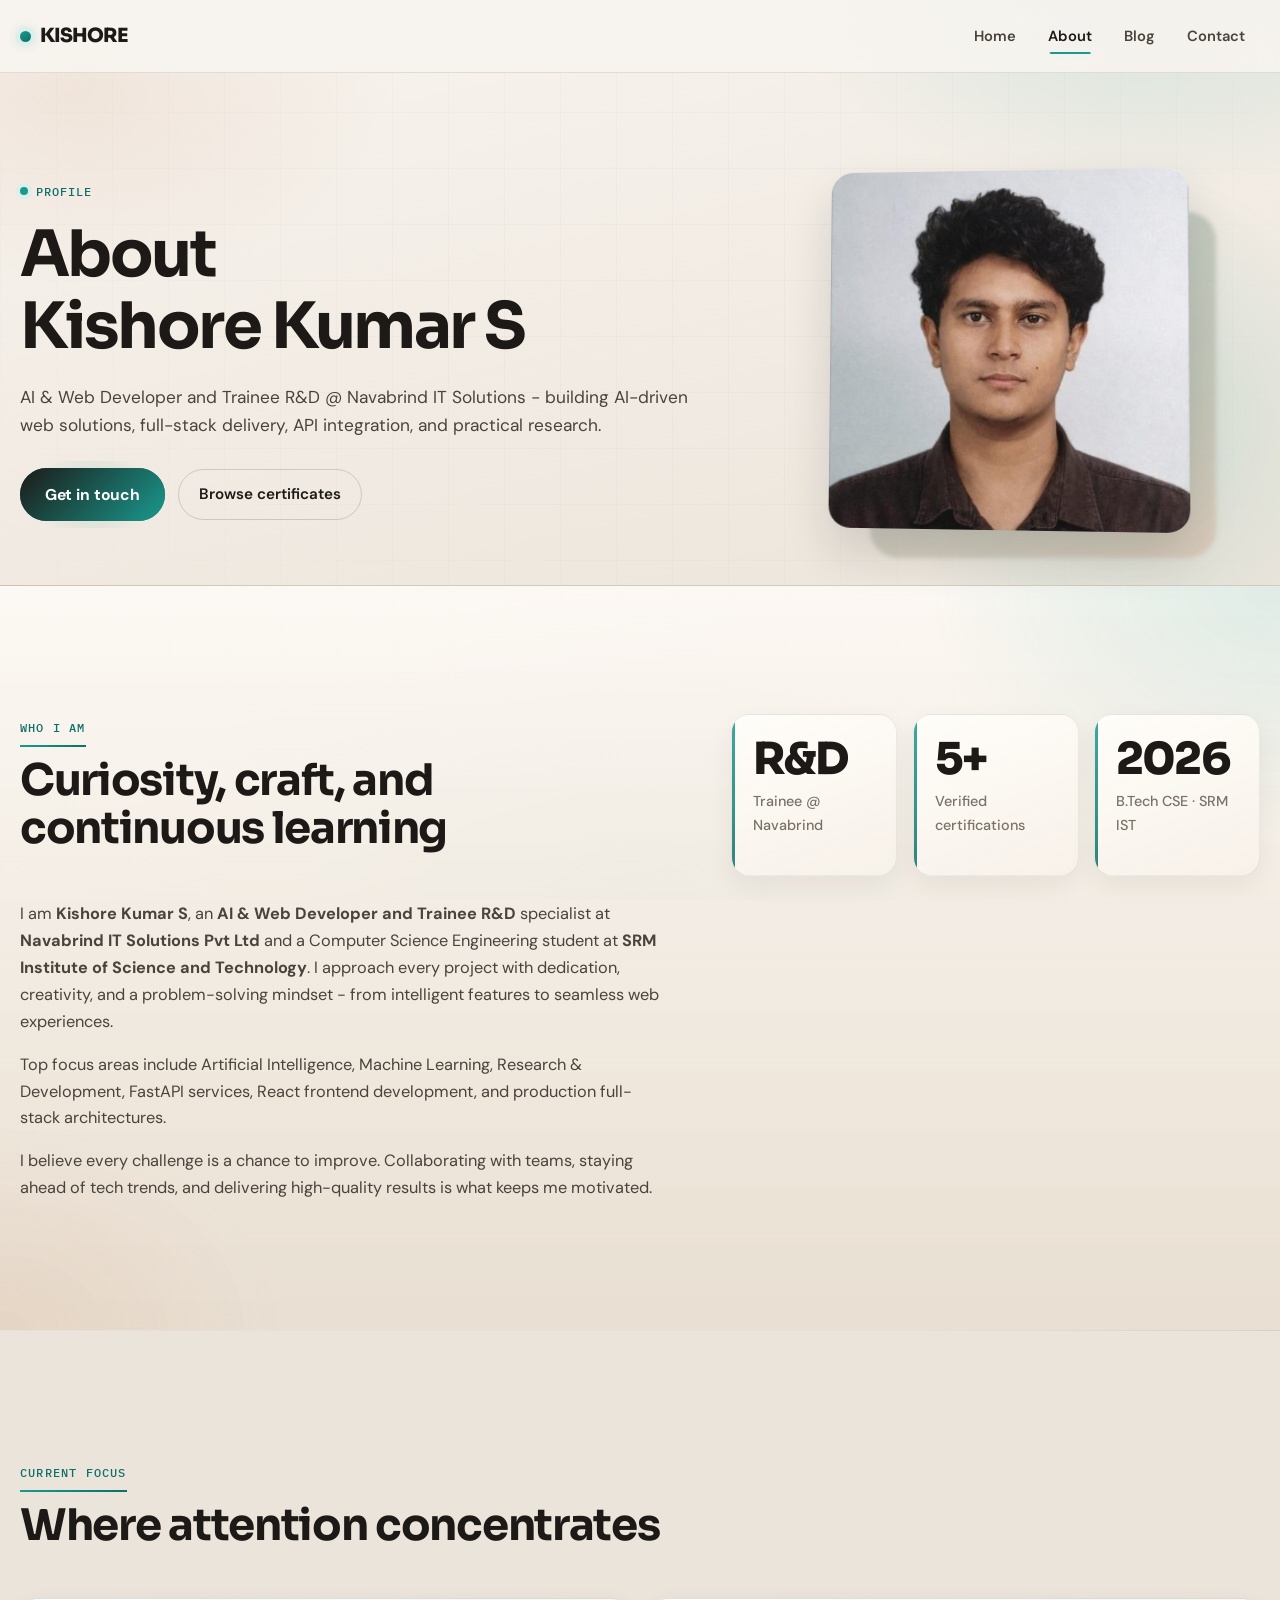
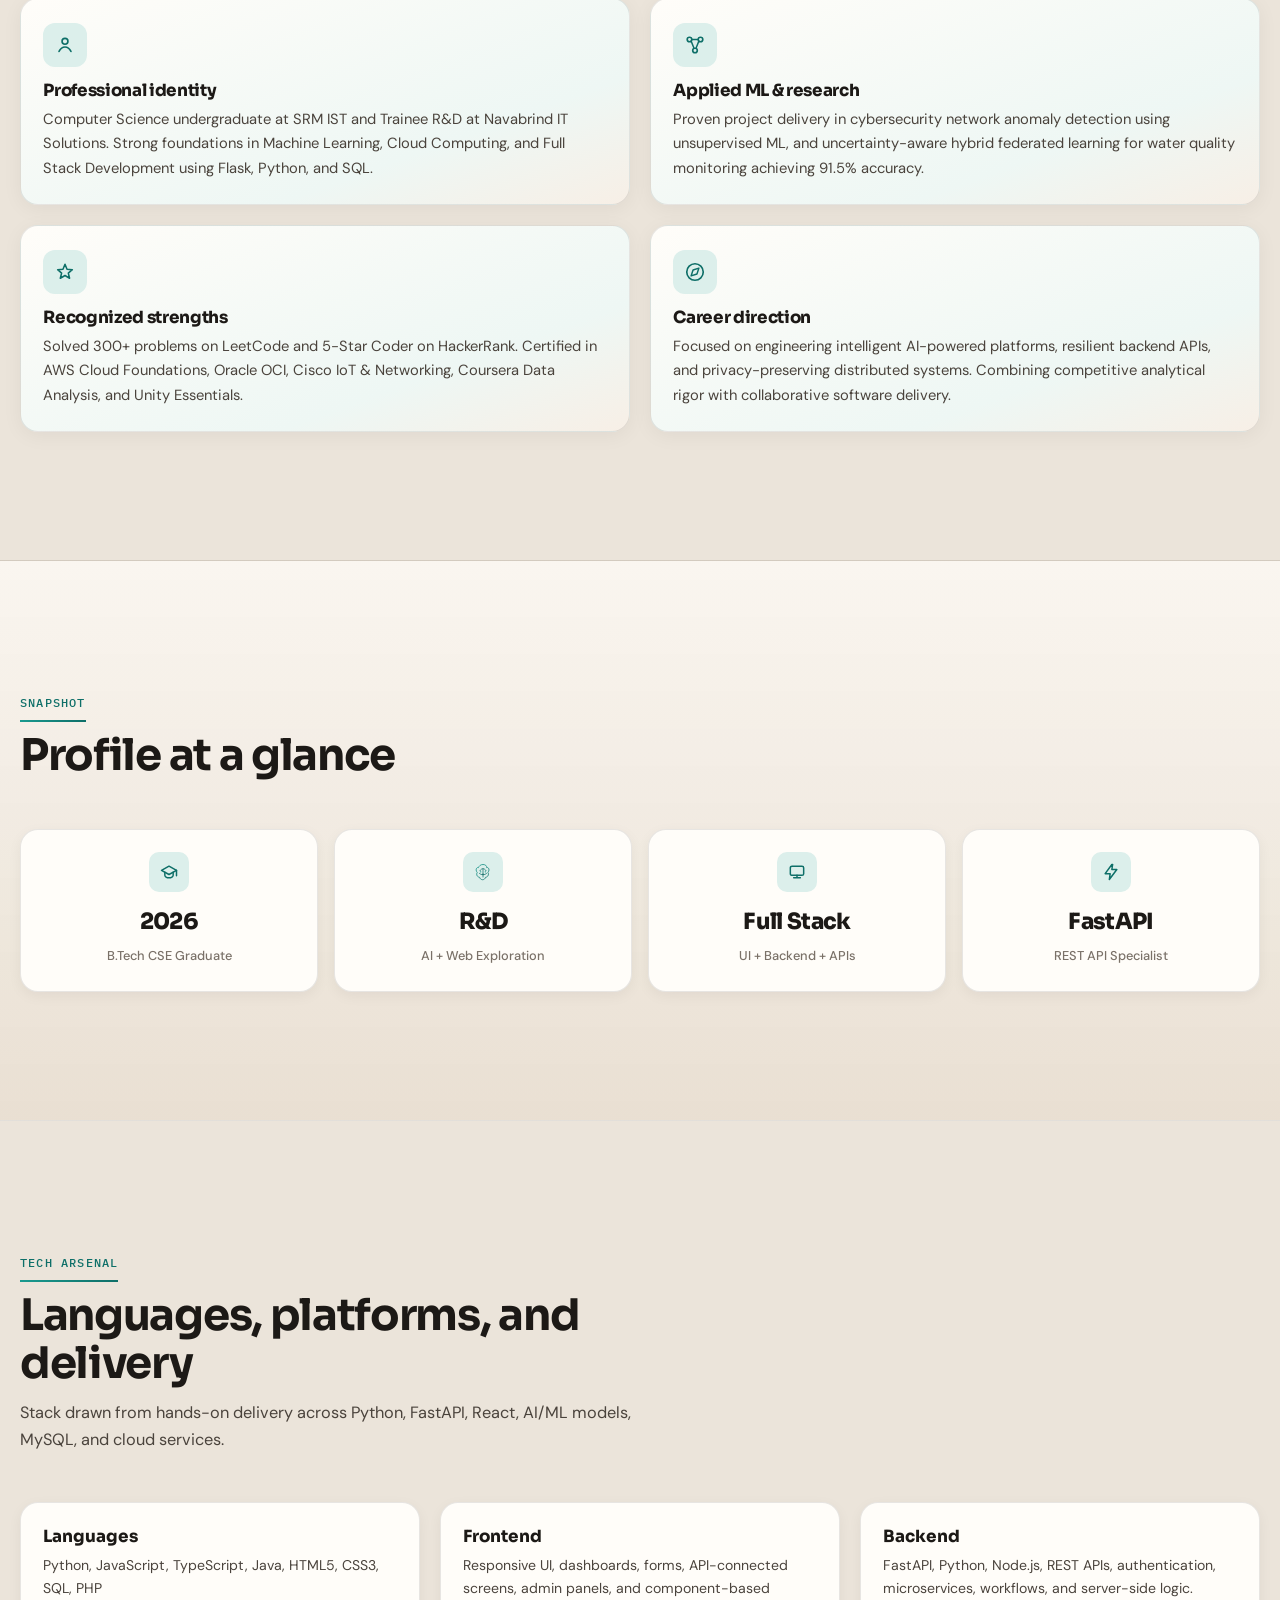
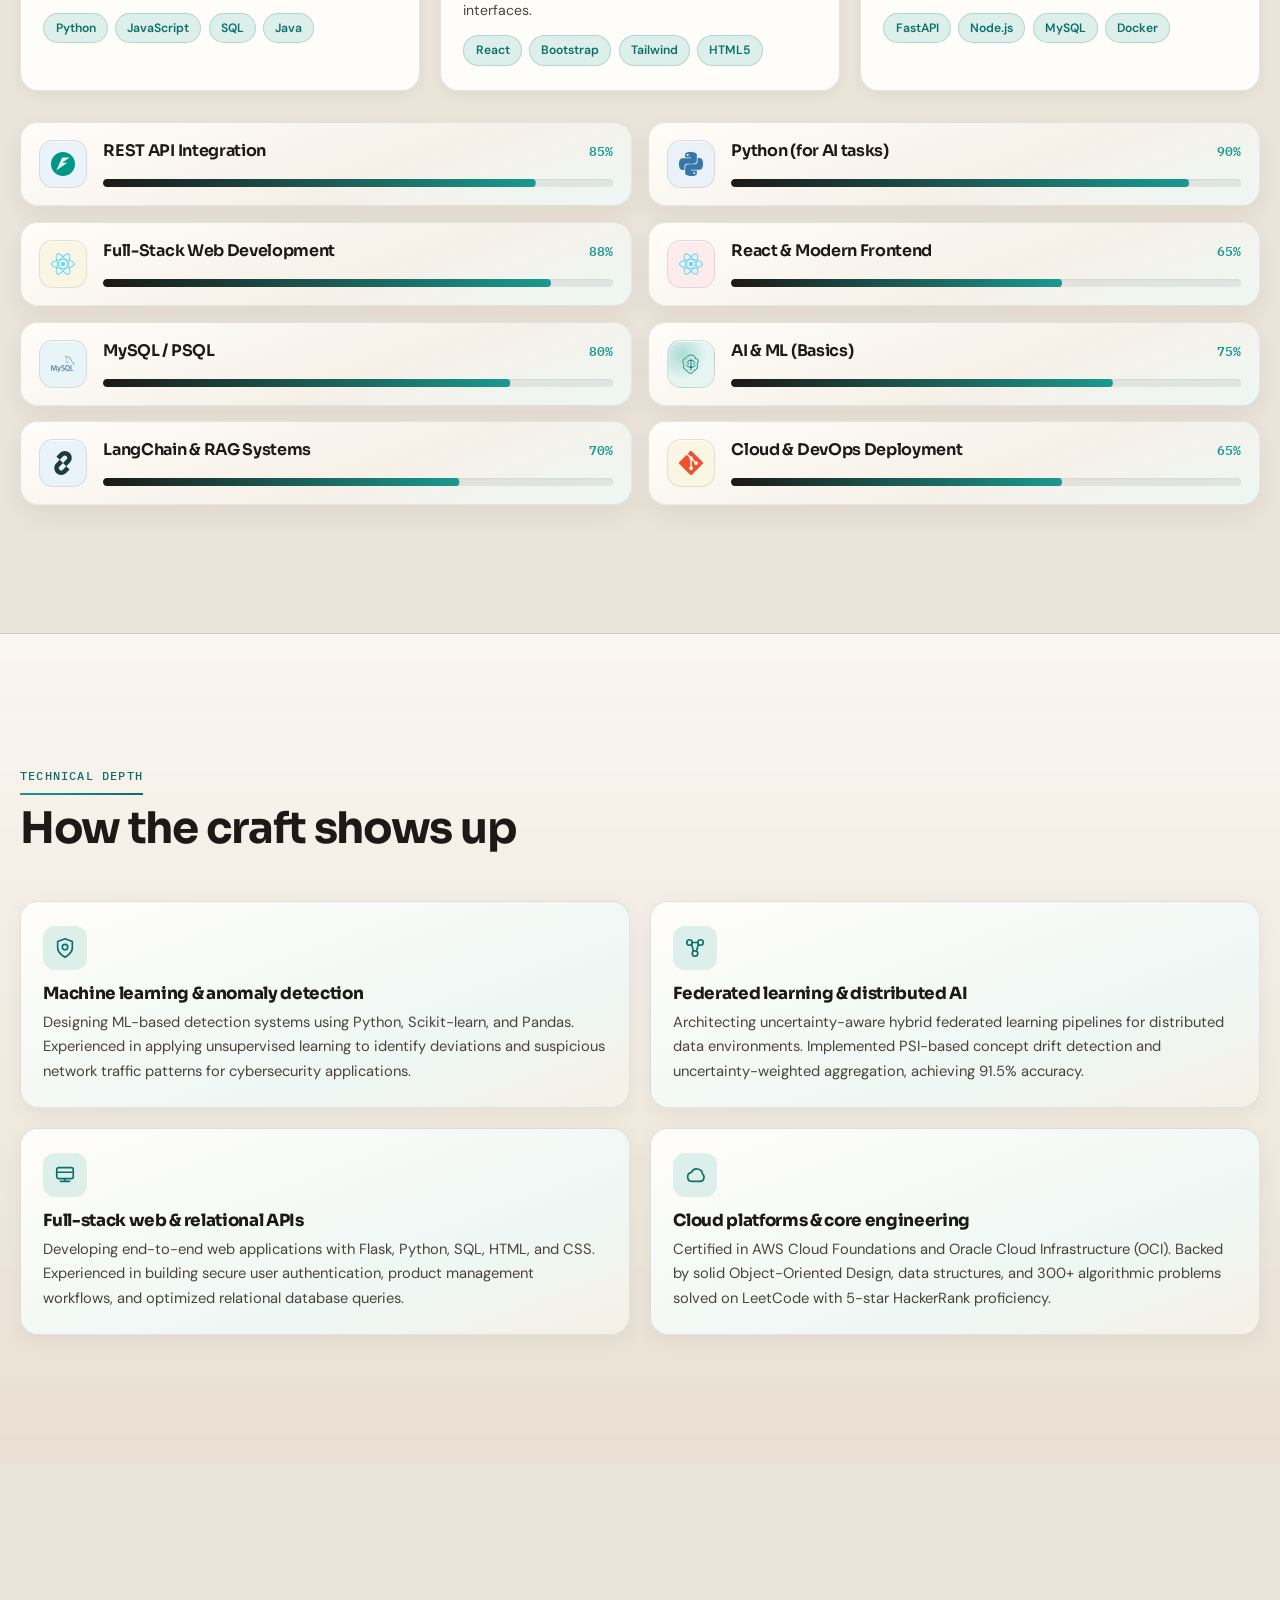
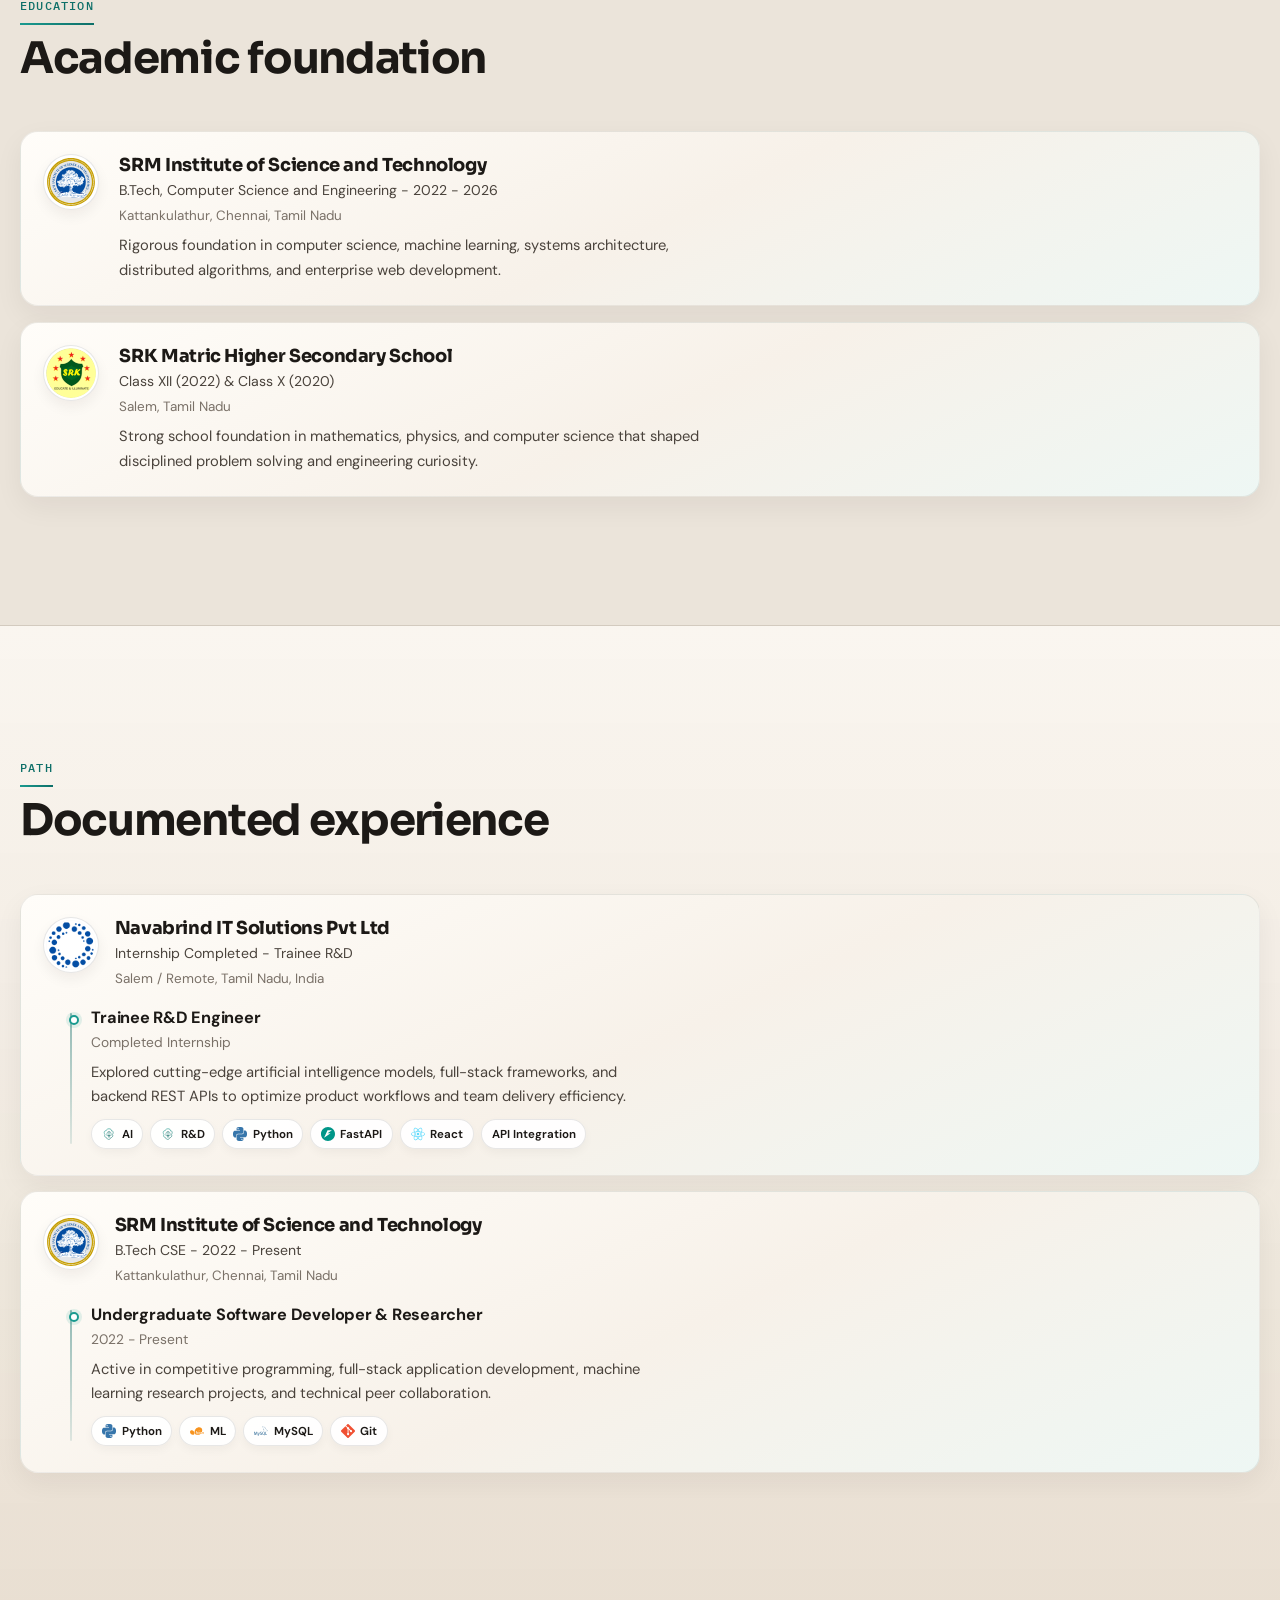
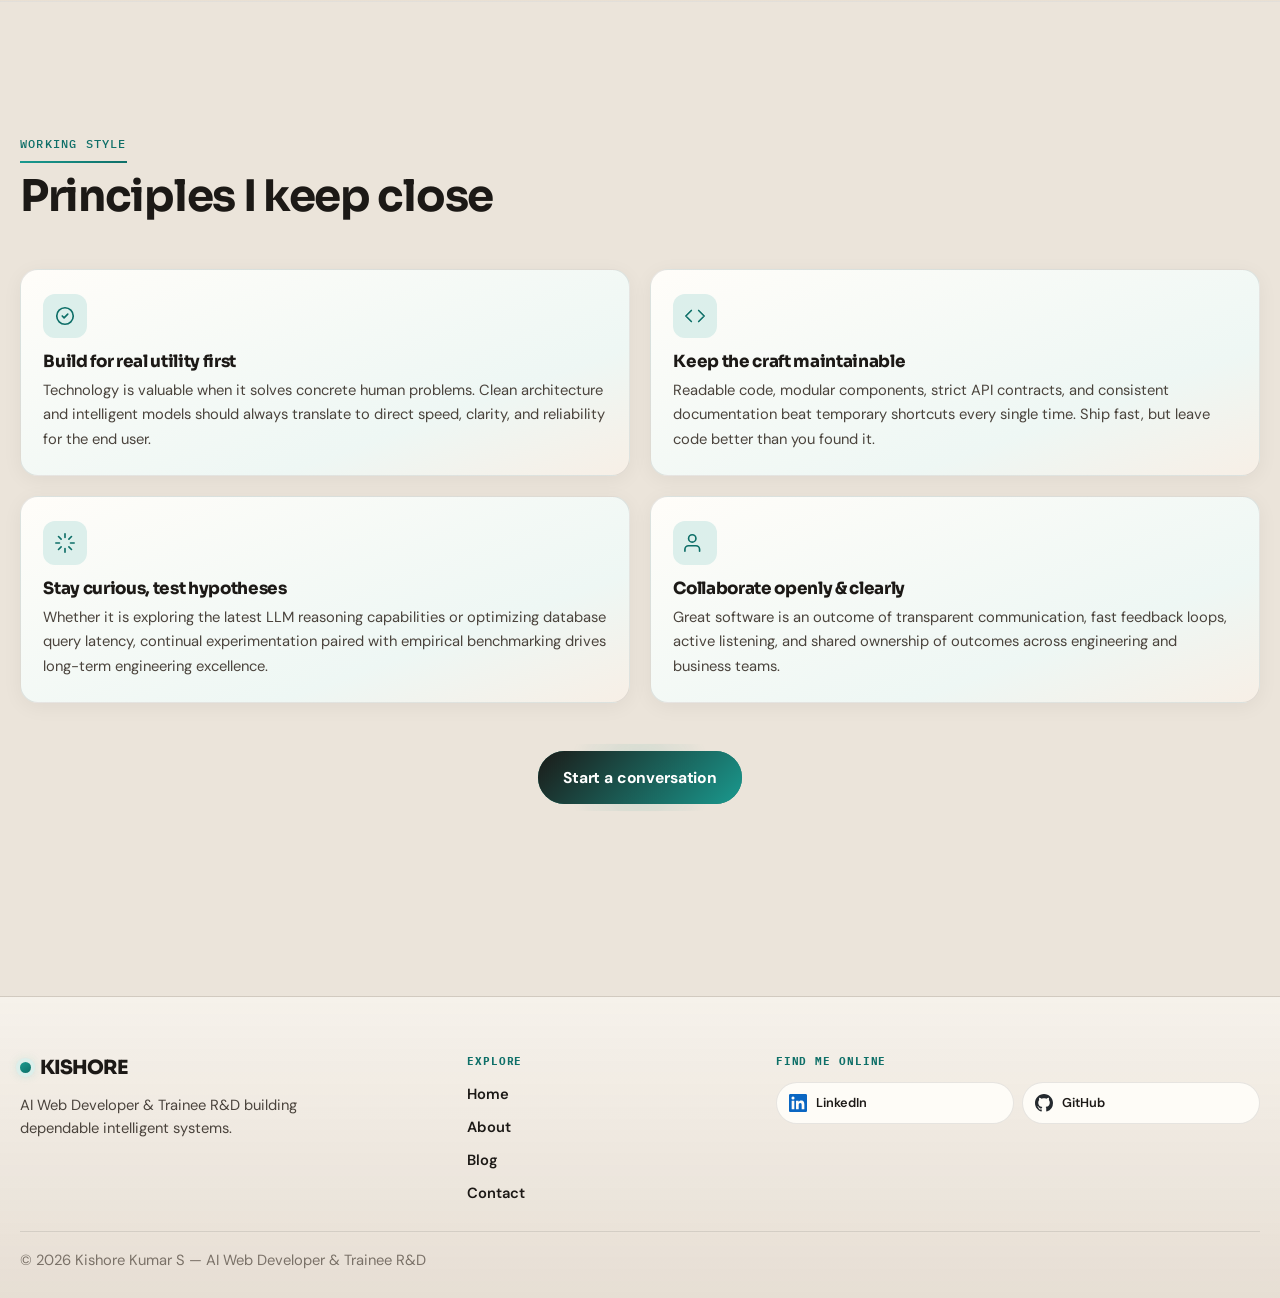
==== commit e3ee8a70: "Add article publishing and fix certificate/modal rendering bugs - Add a backend-powered "Add Article" ====
--- a/about-us.html
+++ b/about-us.html
@@ -7,8 +7,8 @@
   <link rel="icon" href="img/rfavicon.png" type="image/png">
   <title>About - Kishore Kumar S</title>
   <link href="https://cdn.jsdelivr.net/npm/bootstrap@5.3.3/dist/css/bootstrap.min.css" rel="stylesheet">
-  <link rel="stylesheet" href="assets/css/portfolio.css?v=28">
-  <link rel="stylesheet" href="assets/css/motion.css?v=28">
+  <link rel="stylesheet" href="assets/css/portfolio.css?v=29">
+  <link rel="stylesheet" href="assets/css/motion.css?v=30">
 </head>
 <body>
   <div class="scroll-progress" data-scroll-progress aria-hidden="true"></div>
@@ -573,7 +573,7 @@
   </footer>
 
   <script src="https://cdn.jsdelivr.net/npm/bootstrap@5.3.3/dist/js/bootstrap.bundle.min.js"></script>
-  <script src="assets/js/motion-engine.js?v=25"></script>
+  <script src="assets/js/motion-engine.js?v=29"></script>
   <script>document.getElementById("year").textContent = new Date().getFullYear();</script>
 </body>
 </html>
--- a/assets/css/portfolio.css
+++ b/assets/css/portfolio.css
@@ -3251,6 +3251,41 @@
   color: var(--accent-bright);
 }
 
+/* project-card tag/desc/pill variant (featured + dynamic articles) */
+.project-card__tag {
+  display: inline-block;
+  padding: 0.3rem 0.8rem;
+  border-radius: 999px;
+  background: var(--accent-soft);
+  color: var(--accent);
+  font-size: 0.78rem;
+  font-weight: 600;
+  font-family: var(--font-mono);
+  text-transform: uppercase;
+  letter-spacing: 0.03em;
+}
+.project-card__desc {
+  font-size: 0.95rem;
+  color: var(--ink-soft);
+  line-height: 1.6;
+  margin-bottom: 1.25rem;
+}
+.project-card__stack {
+  display: flex;
+  flex-wrap: wrap;
+  gap: 0.4rem;
+}
+.project-card__pill {
+  display: inline-block;
+  padding: 0.25rem 0.65rem;
+  border-radius: 999px;
+  background: var(--accent-soft);
+  color: var(--accent);
+  font-size: 0.78rem;
+  font-weight: 600;
+  font-family: var(--font-mono);
+}
+
 /* Form Status Banner */
 .contact-status-banner {
   padding: 1rem 1.2rem;
--- a/assets/css/motion.css
+++ b/assets/css/motion.css
@@ -268,12 +268,13 @@
 }
 
 main {
-  animation: page-in 700ms var(--motion-ease) both;
+  /* No fill-mode: holding the transform keyframe breaks position:fixed children (e.g. the cert modal). */
+  animation: page-in 700ms var(--motion-ease);
 }
 
 @keyframes page-in {
   from { opacity: 0; transform: translate3d(0, 10px, 0); }
-  to { opacity: 1; transform: translate3d(0, 0, 0); }
+  to { opacity: 1; transform: none; }
 }
 
 @media (prefers-reduced-motion: reduce) {
